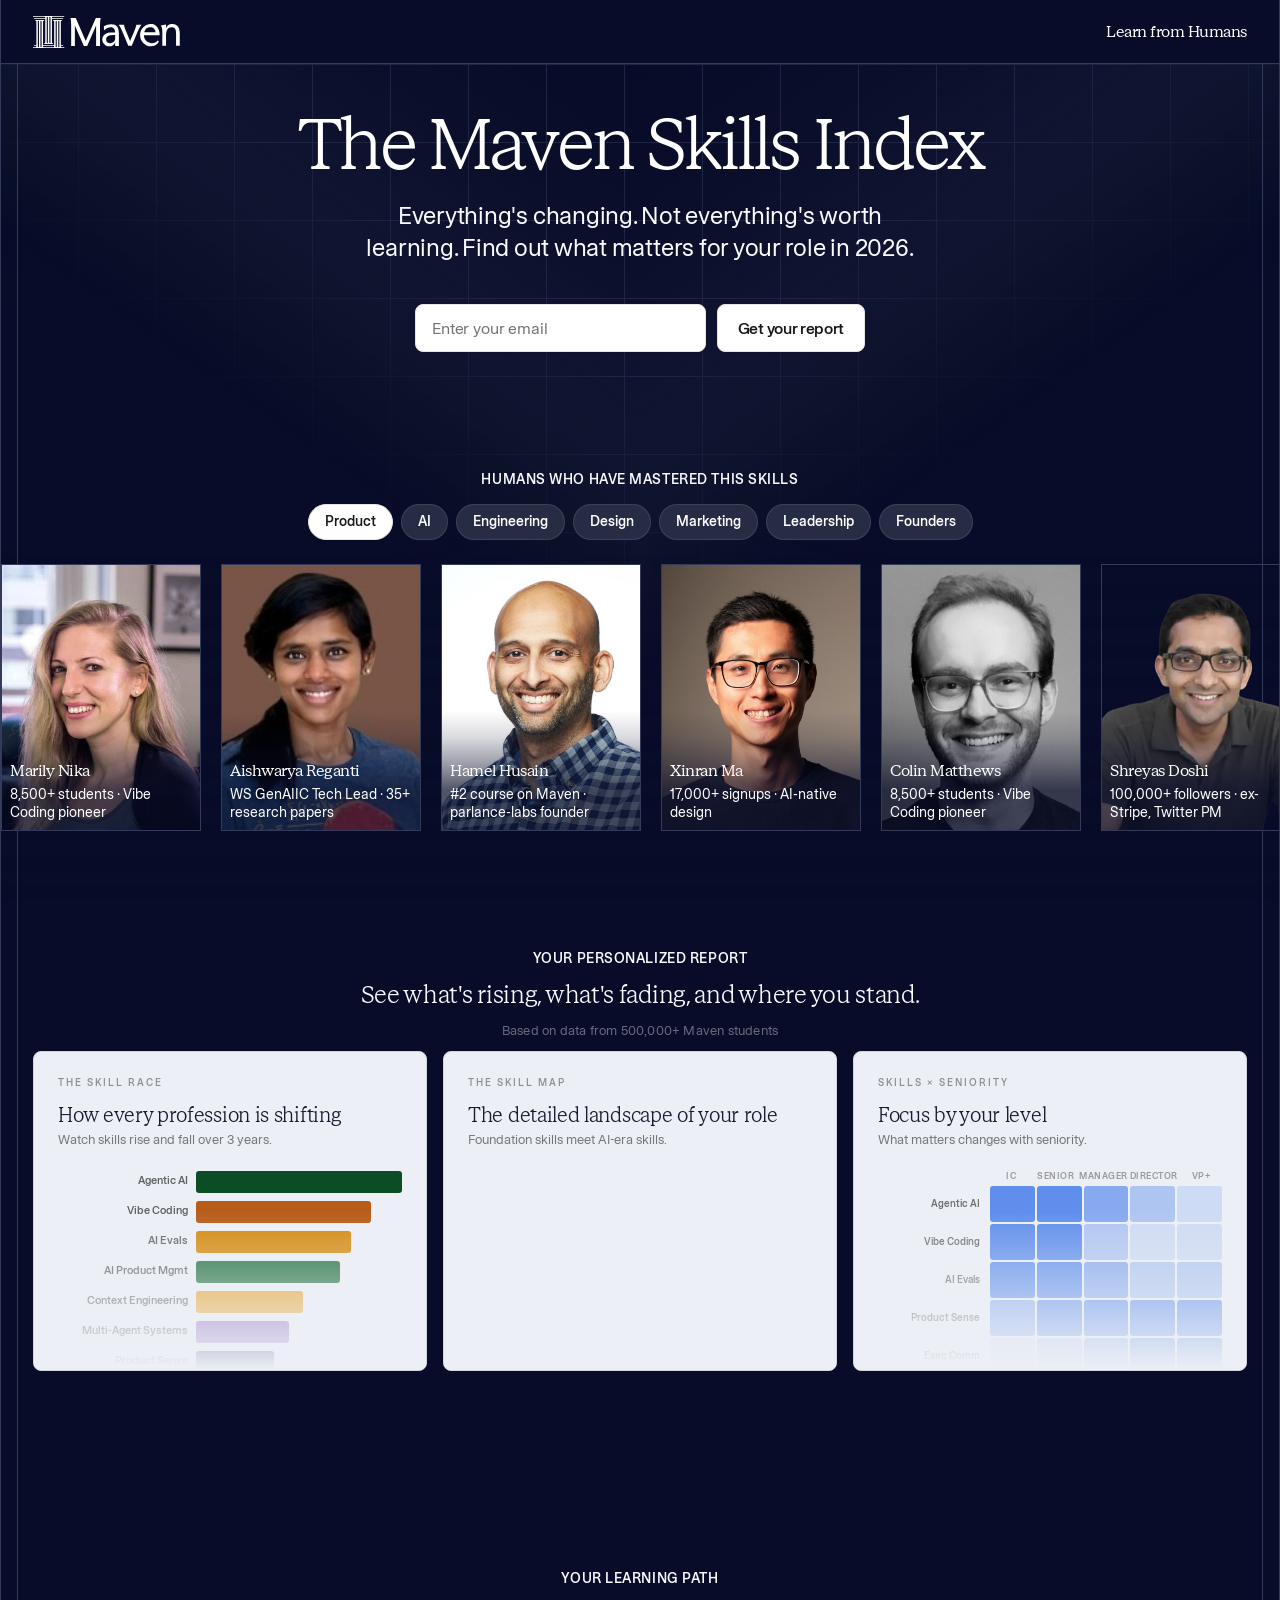
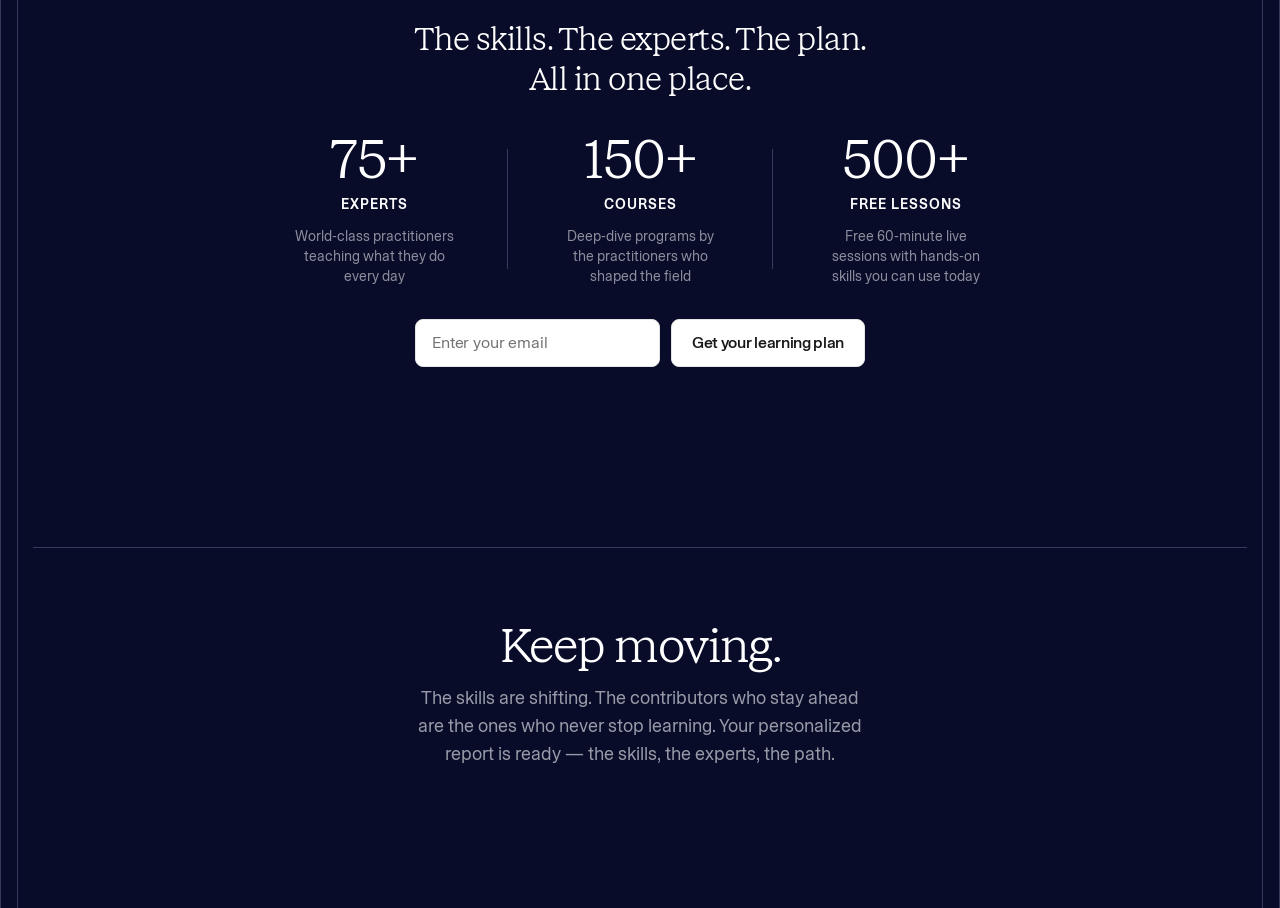
==== option-b-grid/index.html @ 83a1e94f "Add experts stat to learning path, rename course/lesson labels Made-with: Cursor" ====
<!DOCTYPE html>
<html lang="en">
<head>
  <meta charset="UTF-8">
  <meta name="viewport" content="width=device-width, initial-scale=1.0">
  <title>Maven — The Maven Skills Index</title>
  <link rel="preload" href="../fonts/STKBureauSerif-Light.woff2" as="font" type="font/woff2" crossorigin>
  <link rel="preload" href="../fonts/STKBureauSans-Book.woff2" as="font" type="font/woff2" crossorigin>
  <link rel="preload" href="../fonts/STKBureauSans-Medium.woff2" as="font" type="font/woff2" crossorigin>
  <link rel="stylesheet" href="../shared/styles.css">
  <style>
    body { overflow-x: hidden; position: relative; }

    /* === BACKGROUND (constrained to container) === */
    .grid-bg {
      position: absolute; top: 0; left: 0; right: 0; height: 900px;
      max-width: 1440px; margin: 0 auto;
      z-index: 0; pointer-events: none; overflow: hidden;
      -webkit-mask-image: linear-gradient(to bottom, black 60%, transparent 100%);
      mask-image: linear-gradient(to bottom, black 60%, transparent 100%);
    }
    .grid-bg .grid-pattern {
      background-image:
        linear-gradient(to right, #1E2542 1px, transparent 1px),
        linear-gradient(to bottom, #1E2542 1px, transparent 1px);
      background-size: 78px 78px;
      background-position: 0 64px;
      opacity: 1;
    }
    .grid-glow {
      position: absolute; top: 0; left: 0; right: 0; height: 100vh;
      background-image: url("data:image/svg+xml,%3Csvg viewBox='0 0 1408 939' xmlns='http://www.w3.org/2000/svg' preserveAspectRatio='none'%3E%3Cg transform='matrix(7.2013e-15 78.432 -117.61 -1.3309e-14 704 29.968)'%3E%3Crect height='113.74' width='119.34' fill='url(%23grad)' id='quad' shape-rendering='crispEdges'/%3E%3Cuse href='%23quad' transform='scale(1 -1)'/%3E%3Cuse href='%23quad' transform='scale(-1 1)'/%3E%3Cuse href='%23quad' transform='scale(-1 -1)'/%3E%3C/g%3E%3Cdefs%3E%3ClinearGradient id='grad' gradientUnits='userSpaceOnUse' x2='5' y2='5'%3E%3Cstop stop-color='%23333a5a' stop-opacity='0' offset='0'/%3E%3Cstop stop-color='%232d3350' stop-opacity='0.02' offset='0.15'/%3E%3Cstop stop-color='%23282d48' stop-opacity='0.06' offset='0.25'/%3E%3Cstop stop-color='%23232740' stop-opacity='0.15' offset='0.35'/%3E%3Cstop stop-color='%231e2341' stop-opacity='0.30' offset='0.45'/%3E%3Cstop stop-color='%23181d38' stop-opacity='0.50' offset='0.55'/%3E%3Cstop stop-color='%23121730' stop-opacity='0.70' offset='0.65'/%3E%3Cstop stop-color='%230c1129' stop-opacity='0.85' offset='0.75'/%3E%3Cstop stop-color='%23080c28' stop-opacity='0.95' offset='0.85'/%3E%3Cstop stop-color='%23080c28' stop-opacity='1' offset='0.95'/%3E%3C/linearGradient%3E%3C/defs%3E%3C/svg%3E");
      background-size: 100% 100%;
    }

    /* === FULL-WIDTH HORIZONTAL RULES (extend beyond container) === */
    .full-rule {
      position: relative;
    }
    .full-rule::after {
      content: ''; position: absolute;
      bottom: 0; left: 50%; transform: translateX(-50%);
      width: 100vw; height: 1px;
      background: var(--lapis-accent-300);
    }

    /* === PAGE FRAME (1440px max-width with border lines) === */
    .page {
      position: relative; z-index: 1;
      max-width: 1440px; margin: 0 auto;
      border-left: 1px solid var(--lapis-accent-300);
      border-right: 1px solid var(--lapis-accent-300);
      min-height: 100vh;
    }

    /* === NAV === */
    .nav {
      display: flex; align-items: center; justify-content: space-between;
      height: 64px; padding: 0 32px;
      background: #080C28;
    }
    .nav-logo {
      display: flex; align-items: center;
      text-decoration: none;
    }
    .nav-logo svg { height: 32px; width: auto; }
    .nav-tagline {
      font-family: var(--font-serif); font-weight: 400; font-size: 16px;
      line-height: 20px; color: #fff; letter-spacing: -0.48px;
      font-feature-settings: 'ss01' 1;
    }

    /* === INNER ACCENT LINES (16px from container edges, below nav) === */
    .inner-lines {
      position: absolute;
      top: 64px; left: 16px; right: 16px; bottom: 0;
      border-left: 1px solid var(--lapis-accent-300);
      border-right: 1px solid var(--lapis-accent-300);
      pointer-events: none; z-index: 0;
    }

    /* === CONTENT WRAPPER === */
    .page-content {
      position: relative; z-index: 1;
      display: flex; flex-direction: column;
      gap: 120px; padding: 40px 0;
    }

    /* === HERO === */
    .hero {
      display: flex; flex-direction: column; align-items: center;
      text-align: center; padding: 0 144px;
      gap: 40px;
    }
    .hero-text { display: flex; flex-direction: column; gap: 16px; }
    .hero-headline {
      font-family: var(--font-serif); font-weight: 300; font-size: 72px;
      line-height: 80px; letter-spacing: -2.88px;
      font-feature-settings: 'ss01' 1;
      color: #fff; text-wrap: balance;
    }
    .hero-subtitle {
      font-family: var(--font-sans); font-weight: 400; font-size: 24px;
      line-height: 32px; letter-spacing: -0.24px; color: var(--lapis-25);
      font-feature-settings: 'ss01' 1; text-wrap: balance;
    }

    /* === CTA (light style per Figma) === */
    .hero-cta {
      display: flex; gap: 11px; align-items: center;
      width: 450px;
    }
    .hero-cta__input {
      background: #fff; border: 1px solid #e5e5e5;
      border-radius: 8px; height: 48px; padding: 0 16px;
      font-family: var(--font-sans); font-size: 16px; font-weight: 400;
      color: #171717; flex: 1; outline: none;
      box-shadow: 0 1px 2px rgba(0,0,0,0.07);
      font-feature-settings: 'ss01' 1; letter-spacing: -0.16px;
    }
    .hero-cta__input::placeholder { color: #737373; }
    .hero-cta__input:focus { border-color: var(--lapis-400); }
    .hero-cta__btn {
      background: #fff; border: 1px solid #e5e5e5;
      border-radius: 8px; height: 48px; padding: 0 20px;
      font-family: var(--font-sans); font-size: 16px; font-weight: 500;
      color: #171717; cursor: pointer; white-space: nowrap;
      box-shadow: 0 1px 2px rgba(0,0,0,0.07);
      font-feature-settings: 'ss01' 1; letter-spacing: -0.32px;
      transition: background 150ms ease, transform 100ms ease;
      touch-action: manipulation;
    }
    .hero-cta__btn:active { transform: scale(0.97); }
    @media (hover: hover) and (pointer: fine) {
      .hero-cta__btn:hover { background: #f5f5f5; }
    }

    /* === MASTERS SECTION === */
    .masters-section {
      padding: 0 32px;
      display: flex; flex-direction: column; gap: 24px;
    }
    .masters-header {
      display: flex; flex-direction: column; gap: 16px;
    }
    .masters-label {
      font-family: var(--font-sans); font-weight: 500; font-size: 14px;
      line-height: 16px; letter-spacing: 0.56px; text-transform: uppercase;
      color: #f7fbff; text-align: center;
      font-feature-settings: 'ss01' 1;
    }

    /* === PILLS === */
    .pills-row {
      display: flex; gap: 8px; justify-content: center;
      flex-wrap: wrap; user-select: none;
    }
    .pill-lg {
      font-family: var(--font-sans); font-weight: 500; font-size: 14px;
      line-height: 18px; height: 36px;
      padding: 0 16px;
      display: flex; align-items: center; justify-content: center;
      cursor: pointer;
      transition: background 0.2s ease, border-color 0.2s ease, color 0.2s ease, box-shadow 0.2s ease;
      font-feature-settings: 'ss01' 1;
      touch-action: manipulation;
    }
    .pill-lg:active {
      transform: scale(0.97);
    }
    .pill-lg--active {
      background: #fff; border: 1px solid #e5e5e5;
      border-radius: 42px; color: #171717;
      box-shadow: 0 1px 2px rgba(0,0,0,0.07);
    }
    .pill-lg--inactive {
      background: #272c45;
      border: 1px solid rgba(255,255,255,0.1);
      border-radius: 58px; color: #fff;
    }
    @media (hover: hover) and (pointer: fine) {
      .pill-lg--inactive:hover {
        background: #323757;
        border-color: rgba(255,255,255,0.2);
      }
    }

    /* === CAROUSEL === */
    .carousel-viewport {
      width: calc(100% + 64px);
      margin-left: -32px;
      overflow: hidden;
      position: relative;
    }
    .carousel-track {
      display: flex;
      gap: 20px;
      will-change: transform;
    }
    .carousel-card {
      position: relative; flex-shrink: 0;
      width: 160px; aspect-ratio: 3 / 4;
      overflow: hidden;
      border: 1px solid var(--lapis-accent-300);
    }
    @media (min-width: 640px)  { .carousel-card { width: 192px; } }
    @media (min-width: 1024px) { .carousel-card { width: 200px; } }
    @media (min-width: 1440px) { .carousel-card { width: 208px; } }
    .carousel-card__image {
      position: absolute; inset: 0;
      background-size: cover;
      background-position: center top;
      z-index: 1;
    }
    .carousel-card__tiles {
      position: absolute; inset: 0;
      z-index: 3;
      pointer-events: none;
    }
    .carousel-card__gradient {
      position: absolute; inset: 0;
      background: linear-gradient(to bottom,
        transparent 55%,
        rgba(8,12,40,0.15) 65%,
        rgba(8,12,40,0.4) 75%,
        rgba(8,12,40,0.7) 85%
      );
      user-select: none;
      z-index: 2;
    }
    .carousel-card__info {
      position: absolute; bottom: 0; left: 0; right: 0;
      padding: 8px;
      display: flex; flex-direction: column; gap: 5px;
      color: #fff;
      z-index: 4;
    }
    .carousel-card__name {
      font-family: var(--font-serif); font-weight: 400;
      font-size: 16px; line-height: 20px; letter-spacing: -0.48px;
      font-feature-settings: 'ss01' 1;
    }
    .carousel-card__bio {
      font-family: var(--font-sans); font-weight: 400;
      font-size: 14px; line-height: 18px;
      font-feature-settings: 'ss01' 1;
    }

    @keyframes carousel-scroll {
      0%   { transform: translateX(0); }
      100% { transform: translateX(var(--scroll-distance)); }
    }

    /* === REPORT === */
    .report-section {
      padding: 0 32px; margin-top: 0;
      display: flex; flex-direction: column; gap: 12px;
    }
    .report-label {
      font-family: var(--font-sans); font-weight: 500; font-size: 14px;
      line-height: 16px; letter-spacing: 0.56px; text-transform: uppercase;
      color: #f7fbff; text-align: center;
      font-feature-settings: 'ss01' 1;
    }
    .bento-grid {
      display: grid; grid-template-columns: 1fr 1fr 1fr;
      gap: 16px;
    }
    .bento-card {
      background: #ECEFF5;
      border: 1px solid #D1D5DE;
      border-radius: 8px; padding: 24px;
      position: relative; overflow: hidden;
      height: 320px;
    }
    .bento-card::after {
      content: ''; position: absolute;
      left: 0; right: 0; bottom: 0; height: 50%;
      background: linear-gradient(to bottom, transparent 0%, #ECEFF5 100%);
      pointer-events: none; z-index: 2;
    }
    .bento-card__label {
      font-family: var(--font-sans); font-weight: 500; font-size: 10px;
      letter-spacing: 2px; text-transform: uppercase;
      color: rgba(0,0,0,0.4); margin-bottom: 12px;
    }
    .bento-card__title {
      font-family: var(--font-serif); font-weight: 300;
      font-size: 20px; line-height: 24px; color: #1a1a2e;
      letter-spacing: -0.3px;
      font-feature-settings: 'ss01' 1;
      margin-bottom: 4px;
    }
    .bento-card__subtitle {
      font-family: var(--font-sans); font-weight: 400;
      font-size: 13px; line-height: 18px;
      color: rgba(0,0,0,0.5);
      margin-bottom: 20px;
    }
    .report-headline {
      font-family: var(--font-serif); font-weight: 300;
      font-size: 24px; line-height: 32px; letter-spacing: -0.3px;
      color: var(--lapis-25); text-align: center;
      font-feature-settings: 'ss01' 1; text-wrap: balance;
    }
    .report-credibility {
      font-family: var(--font-sans); font-weight: 400;
      font-size: 13px; line-height: 16px;
      color: rgba(247, 251, 255, 0.4); text-align: center;
      letter-spacing: 0.2px;
    }

    /* === LEARNING PATH === */
    .path-section {
      padding: 80px 32px 60px;
      display: flex; flex-direction: column; align-items: center; gap: 32px;
    }
    .path-label {
      font-family: var(--font-sans); font-weight: 500; font-size: 14px;
      line-height: 16px; letter-spacing: 0.56px; text-transform: uppercase;
      color: #f7fbff; text-align: center;
      font-feature-settings: 'ss01' 1;
    }
    .path-headline {
      font-family: var(--font-serif); font-weight: 300;
      font-size: 32px; line-height: 40px; letter-spacing: -0.5px;
      color: #fff; text-align: center;
      font-feature-settings: 'ss01' 1; text-wrap: balance;
    }
    .path-stats {
      display: flex; align-items: flex-start; justify-content: center;
      gap: 48px; width: 100%; max-width: 700px;
    }
    .path-stat {
      flex: 1; display: flex; flex-direction: column; align-items: center;
      text-align: center; gap: 4px;
    }
    .path-stat__number {
      font-family: var(--font-serif); font-weight: 300;
      font-size: 56px; line-height: 1; letter-spacing: -1px;
      color: #fff;
      font-feature-settings: 'ss01' 1;
    }
    .path-stat__name {
      font-family: var(--font-sans); font-weight: 600;
      font-size: 14px; line-height: 20px; letter-spacing: 1px;
      text-transform: uppercase; color: #fff;
      margin-top: 4px;
    }
    .path-stat__desc {
      font-family: var(--font-sans); font-weight: 400;
      font-size: 14px; line-height: 20px;
      color: rgba(247, 251, 255, 0.55);
      max-width: 260px; margin-top: 8px;
    }
    .path-stat__divider {
      width: 1px; height: 120px; align-self: center;
      background: var(--lapis-accent-300);
    }

    /* === FOOTER STATEMENT === */
    .footer-statement {
      padding: 0 32px 100px;
      display: flex; flex-direction: column; align-items: center; gap: 12px;
    }
    .footer-statement__rule {
      border: none; border-top: 1px solid var(--lapis-accent-300);
      width: 100%; margin: 0 0 60px;
    }
    .footer-statement__headline {
      font-family: var(--font-serif); font-weight: 300;
      font-size: 48px; line-height: 1.1; letter-spacing: -1px;
      color: #fff; text-align: center;
      font-feature-settings: 'ss01' 1;
    }
    .footer-statement__subtitle {
      font-family: var(--font-sans); font-weight: 400;
      font-size: 18px; line-height: 28px;
      color: rgba(247, 251, 255, 0.6); text-align: center;
      max-width: 520px; text-wrap: balance;
    }

    /* === RACE CHART === */
    .race-bars { display: flex; flex-direction: column; gap: 4px; }
    .race-row { display: flex; align-items: center; gap: 8px; height: 26px; }
    .race-name {
      width: 130px; font-family: var(--font-sans); font-size: 11px;
      font-weight: 500; text-align: right; flex-shrink: 0;
      white-space: nowrap; overflow: hidden; text-overflow: ellipsis;
      color: rgba(0,0,0,0.6);
    }
    .race-bar-wrap { flex: 1; height: 22px; position: relative; }
    .race-bar {
      height: 22px; border-radius: 3px; min-width: 2px;
      transition: width 0.8s cubic-bezier(.25,.46,.45,.94);
    }

    /* === SUNBURST === */
    .sunburst-wrap {
      display: flex; flex-direction: column; align-items: center;
    }
    #sunburstCanvas { pointer-events: none; }

    /* === HEATMAP === */
    .heatmap-header {
      display: grid; grid-template-columns: 110px repeat(5, 1fr);
      gap: 2px; margin-bottom: 4px;
    }
    .heatmap-header span {
      font-family: var(--font-sans); font-size: 9px; font-weight: 600;
      text-transform: uppercase; letter-spacing: 0.5px;
      color: rgba(0,0,0,0.35); text-align: center;
    }
    .heatmap-header span:first-child { text-align: right; }
    .heatmap-row {
      display: grid; grid-template-columns: 110px repeat(5, 1fr);
      gap: 2px; margin-bottom: 2px;
    }
    .heatmap-label {
      font-family: var(--font-sans); font-size: 10px; font-weight: 500;
      color: rgba(0,0,0,0.55); text-align: right;
      padding-right: 8px; display: flex; align-items: center;
      justify-content: flex-end;
      white-space: nowrap; overflow: hidden; text-overflow: ellipsis;
    }
    .heatmap-cell {
      height: 36px; border-radius: 3px;
      transition: background-color 0.6s ease;
    }

    /* === DECORATIVE ELEMENTS === */
    .grid-bg, .inner-lines, .full-rule::after {
      user-select: none;
    }

    /* === FOCUS-VISIBLE === */
    .hero-cta__input:focus-visible {
      outline: 2px solid #fff;
      outline-offset: 2px;
    }
    .hero-cta__btn:focus-visible,
    .pill-lg:focus-visible {
      outline: 2px solid #fff;
      outline-offset: 2px;
    }

    /* === REDUCED MOTION === */
    @media (prefers-reduced-motion: reduce) {
      .pill-lg { transition: none; }
      .hero-cta__btn { transition: none; }
      .carousel-track { animation: none !important; transition: none; }
      .carousel-card__tiles div { transition: none !important; }
      .carousel-card__info { transition: none !important; }
      .race-bar { transition: none; }
      .heatmap-cell { transition: none; }
    }
  </style>
</head>
<body>
  <div class="grid-bg" aria-hidden="true">
    <div class="grid-pattern"></div>
    <div class="grid-glow"></div>
  </div>

  <div class="page">
    <div class="inner-lines" aria-hidden="true"></div>
    <nav class="nav full-rule">
      <a class="nav-logo" href="#"><svg width="147" height="32" viewBox="0 0 147 32" fill="none" xmlns="http://www.w3.org/2000/svg"><path d="M11.7139 0.854366C12.0261 0.854366 12.2789 1.10726 12.2789 1.41939V1.98669H1.13232V2.84105H12.2789V26.6061C12.2789 26.9182 12.0261 27.1711 11.7139 27.1711H11.1614V28.0255H20.0582V27.1711H19.5057C19.1936 27.1711 18.9407 26.9182 18.9407 26.6061V2.84105H30.101V1.98669H18.9407V1.41939C18.9407 1.10726 19.1936 0.854366 19.5057 0.854366H31.2345V0H0V0.854366H11.7139ZM16.9108 0.854366C17.2229 0.854366 17.4758 1.10726 17.4758 1.41939V26.6061C17.4758 26.9182 17.2229 27.1711 16.9108 27.1711H16.9085C16.5963 27.1711 16.3435 26.9182 16.3435 26.6061V1.41939C16.3435 1.10726 16.5963 0.854366 16.9085 0.854366H16.9108ZM14.3123 0.854366C14.6245 0.854366 14.8774 1.10726 14.8774 1.41939V26.6061C14.8774 26.9182 14.6245 27.1711 14.3123 27.1711H14.3101C13.9979 27.1711 13.745 26.9182 13.745 26.6061V1.41939C13.745 1.10726 13.9979 0.854366 14.3101 0.854366H14.3123Z" fill="white"/><path d="M28.9698 31.1457H28.4174C28.1052 31.1457 27.8523 30.8928 27.8523 30.5807V30.0134H30.1022V29.159H27.8523V5.394C27.8523 5.08187 28.1052 4.82898 28.4174 4.82898H28.9698V3.97461H20.073V4.82898H20.6255C20.9377 4.82898 21.1906 5.08187 21.1906 5.394V29.159H10.0451V5.394C10.0451 5.08187 10.298 4.82898 10.6101 4.82898H11.1626V3.97461H2.26578V4.82898H2.81827C3.1304 4.82898 3.38329 5.08187 3.38329 5.394V29.159H1.13232V30.0134H3.38215V30.5807C3.38215 30.8928 3.12926 31.1457 2.81713 31.1457H0V32.0001H31.2721V31.1457H28.9698ZM5.41326 31.1457C5.10114 31.1457 4.84824 30.8928 4.84824 30.5807V5.394C4.84824 5.08187 5.10114 4.82898 5.41326 4.82898H5.41554C5.72767 4.82898 5.98056 5.08187 5.98056 5.394V30.5807C5.98056 30.8928 5.72767 31.1457 5.41554 31.1457H5.41326ZM8.01168 31.1457C7.69955 31.1457 7.44666 30.8928 7.44666 30.5807V5.394C7.44666 5.08187 7.69955 4.82898 8.01168 4.82898H8.01395C8.32608 4.82898 8.57897 5.08187 8.57897 5.394V30.5807C8.57897 30.8928 8.32608 31.1457 8.01395 31.1457H8.01168ZM20.073 31.1457H10.6101C10.298 31.1457 10.0451 30.8928 10.0451 30.5807V30.0134H21.1906V30.5807C21.1906 30.8928 20.9377 31.1457 20.6255 31.1457H20.073ZM23.2205 31.1457C22.9084 31.1457 22.6555 30.8928 22.6555 30.5807V5.394C22.6555 5.08187 22.9084 4.82898 23.2205 4.82898H23.2228C23.5349 4.82898 23.7878 5.08187 23.7878 5.394V30.5807C23.7878 30.8928 23.5349 31.1457 23.2228 31.1457H23.2205ZM25.8189 31.1457C25.5068 31.1457 25.2539 30.8928 25.2539 30.5807V5.394C25.2539 5.08187 25.5068 4.82898 25.8189 4.82898H25.8212C26.1334 4.82898 26.3862 5.08187 26.3862 5.394V30.5807C26.3862 30.8928 26.1334 31.1457 25.8212 31.1457H25.8189Z" fill="white"/><path d="M103.372 8.64453C103.191 9.56383 102.919 10.5731 102.555 11.6724C102.218 12.7455 101.674 14.1888 100.921 16.0012L97.0704 25.0449L93.375 16.0012C92.6482 14.1865 92.1037 12.7443 91.7403 11.6724C91.3769 10.5743 91.1183 9.56497 90.9623 8.64453H85.7495C86.3977 9.59003 87.0071 10.6244 87.5779 11.7487C88.1748 12.8731 88.8754 14.3916 89.6785 16.3076L95.2797 29.7189H98.7803L104.382 16.3076C105.211 14.3916 105.911 12.8719 106.482 11.7487C107.053 10.6244 107.662 9.59003 108.31 8.64453H103.371H103.372Z" fill="white"/><path d="M125.631 13.5874C124.957 11.9026 123.959 10.5743 122.637 9.60378C121.314 8.60816 119.682 8.11035 117.735 8.11035C116.282 8.11035 114.909 8.39172 113.611 8.95333C112.34 9.51493 111.213 10.3066 110.227 11.3296C109.241 12.3252 108.463 13.5008 107.892 14.8553C107.348 16.2086 107.076 17.6656 107.076 19.2228C107.076 20.78 107.348 22.237 107.892 23.5903C108.463 24.9186 109.241 26.0817 110.227 27.0773C111.237 28.0729 112.378 28.8532 113.65 29.4148C114.947 29.9764 116.32 30.2578 117.772 30.2578C119.459 30.2578 120.846 29.989 121.935 29.4524C123.05 28.8908 123.918 28.2517 124.541 27.5364C125.191 26.7959 125.656 26.1443 125.942 25.5816L124.541 24.3934C123.97 25.2364 123.205 25.9142 122.247 26.4234C121.313 26.9349 120.12 27.1901 118.668 27.1901C117.215 27.1901 115.893 26.8324 114.7 26.117C113.532 25.4016 112.599 24.4447 111.899 23.2429C111.226 22.016 110.888 20.6752 110.888 19.2194H126.682C126.682 17.1245 126.332 15.2483 125.63 13.5874H125.631ZM111.199 16.3476C111.563 14.7642 112.263 13.5122 113.3 12.5929C114.337 11.6474 115.684 11.1747 117.345 11.1747C118.876 11.1747 120.069 11.6474 120.924 12.5929C121.78 13.5122 122.351 14.7653 122.637 16.3476H111.199Z" fill="white"/><path d="M78.2986 8.15072V8.14844C75.4462 8.14844 72.9697 8.88889 70.8691 10.3709L70.9853 14.3557H71.2575C72.0868 13.4102 73.0722 12.6572 74.2136 12.0956C75.3551 11.5078 76.5352 11.215 77.7541 11.215C79.1279 11.215 80.1657 11.6491 80.8663 12.5182C81.5669 13.3601 81.9941 14.7282 82.1501 16.6181C79.5301 16.2854 77.262 16.3492 75.3425 16.8106C73.4231 17.2697 71.933 18.0876 70.8691 19.2632C69.8324 20.4126 69.313 21.8809 69.313 23.6694C69.313 24.9214 69.6251 26.0446 70.2471 27.0413C70.8691 28.0369 71.712 28.8287 72.776 29.4176C73.84 29.9792 75.0327 30.2594 76.3552 30.2594C77.6778 30.2594 78.793 29.9655 79.7784 29.3789C80.7638 28.766 81.5019 27.8968 81.9952 26.7725H82.1513V29.9906H85.8854V18.1126C85.8592 14.6131 85.2498 12.0842 84.0571 10.5259C82.8644 8.94243 80.9449 8.15072 78.2998 8.15072H78.2986ZM82.1889 22.7456C82.1376 23.5635 81.8767 24.3176 81.4108 25.0068C80.9449 25.6721 80.3343 26.2063 79.5825 26.6153C78.8557 26.998 78.0401 27.1905 77.1321 27.1905C75.8609 27.1905 74.8755 26.8841 74.176 26.2712C73.4755 25.6584 73.1257 24.7892 73.1257 23.6649C73.1257 21.8775 73.9425 20.5869 75.5761 19.7952C77.2358 18.9784 79.4401 18.7221 82.1889 19.0285V22.7456Z" fill="white"/><path d="M146.46 14.5443V14.5466C146.28 13.3459 145.93 12.2603 145.411 11.2897C144.919 10.3192 144.178 9.55252 143.194 8.99092C142.234 8.40311 140.977 8.11035 139.421 8.11035C138.149 8.11035 137.139 8.26414 136.386 8.56943C135.635 8.87586 135.025 9.28482 134.558 9.79516C134.117 10.2816 133.703 10.8432 133.313 11.4811H133.041V8.37691L127.867 9.45V9.68011C128.229 10.2417 128.515 10.8295 128.722 11.4424C128.93 12.0552 129.086 12.8094 129.189 13.7025C129.293 14.5716 129.344 15.696 129.344 17.0744V21.2129C129.344 22.0183 129.332 22.8225 129.307 23.6279H129.308V29.7178H133.045V22.3498C133.042 21.9704 133.04 21.5911 133.04 21.2118V18.4151C133.117 17.2156 133.312 16.0662 133.623 14.9669C133.96 13.8688 134.531 12.962 135.335 12.2466C136.165 11.5312 137.344 11.1735 138.874 11.1735C139.86 11.1735 140.639 11.3911 141.208 11.8251C141.778 12.2592 142.194 12.8208 142.454 13.5111C142.713 14.2014 142.882 14.9669 142.959 15.8099C143.037 16.6267 143.077 17.4446 143.077 18.2625V21.2129C143.077 21.5695 143.073 21.9249 143.069 22.2814V29.719H146.772V18.2625C146.772 16.9855 146.667 15.7461 146.46 14.5454V14.5443Z" fill="white"/><path d="M52.7256 25.0531L42.7295 1.98633H37.478C37.8152 3.36584 38.0089 4.77156 38.0624 6.2012C38.1399 7.63084 38.1786 9.06162 38.1786 10.4935V30.0038H41.874V9.38286L50.8312 30.0038H54.1575L63.1147 9.38286V30.0038H67.0049V10.4935C67.0049 9.06276 67.0311 7.63312 67.0824 6.2012C67.1598 4.77042 67.3683 3.36584 67.7044 1.98633H62.8413L52.7268 25.0531H52.7256Z" fill="white"/></svg></a>
      <span class="nav-tagline">Learn from Humans</span>
    </nav>

    <div class="page-content">
      <section class="hero">
        <div class="hero-text">
          <h1 class="hero-headline">The Maven Skills Index</h1>
          <p class="hero-subtitle">Everything's changing. Not everything's worth learning. Find out what matters for your role in 2026.</p>
        </div>
        <form class="hero-cta" onsubmit="return false;">
          <input type="email" class="hero-cta__input" placeholder="Enter your email" autocomplete="email" spellcheck="false">
          <button type="submit" class="hero-cta__btn">Get your report</button>
        </form>
      </section>

      <section class="masters-section">
        <div class="masters-header">
          <p class="masters-label">Humans who have mastered this skills</p>
          <div class="pills-row" id="pillsRow"></div>
        </div>
        <div class="carousel-viewport">
          <div class="carousel-track" id="carouselTrack"></div>
        </div>
      </section>

      <section class="report-section">
      <p class="report-label">Your personalized report</p>
      <p class="report-headline">See what's rising, what's fading, and where you stand.</p>
      <p class="report-credibility">Based on data from 500,000+ Maven students</p>
      <div class="bento-grid">
        <div class="bento-card">
          <div class="bento-card__label">The Skill Race</div>
          <h3 class="bento-card__title">How every profession is shifting</h3>
          <p class="bento-card__subtitle">Watch skills rise and fall over 3 years.</p>
          <div class="race-bars" id="raceBars"></div>
        </div>
        <div class="bento-card">
          <div class="bento-card__label">The Skill Map</div>
          <h3 class="bento-card__title">The detailed landscape of your role</h3>
          <p class="bento-card__subtitle">Foundation skills meet AI-era skills.</p>
          <div class="sunburst-wrap">
            <canvas id="sunburstCanvas"></canvas>
          </div>
        </div>
        <div class="bento-card">
          <div class="bento-card__label">Skills &times; Seniority</div>
          <h3 class="bento-card__title">Focus by your level</h3>
          <p class="bento-card__subtitle">What matters changes with seniority.</p>
          <div id="heatmap"></div>
        </div>
      </div>
    </section>

      <section class="path-section">
        <p class="path-label">Your learning path</p>
        <p class="path-headline">The skills. The experts. The plan.<br>All in one place.</p>
        <div class="path-stats">
          <div class="path-stat">
            <span class="path-stat__number">75+</span>
            <span class="path-stat__name">Experts</span>
            <p class="path-stat__desc">World-class practitioners teaching what they do every day</p>
          </div>
          <div class="path-stat__divider" aria-hidden="true"></div>
          <div class="path-stat">
            <span class="path-stat__number">150+</span>
            <span class="path-stat__name">Courses</span>
            <p class="path-stat__desc">Deep-dive programs by the practitioners who shaped the field</p>
          </div>
          <div class="path-stat__divider" aria-hidden="true"></div>
          <div class="path-stat">
            <span class="path-stat__number">500+</span>
            <span class="path-stat__name">Free Lessons</span>
            <p class="path-stat__desc">Free 60-minute live sessions with hands-on skills you can use today</p>
          </div>
        </div>
        <form class="hero-cta" style="align-self: center;" onsubmit="return false;">
          <input type="email" class="hero-cta__input" placeholder="Enter your email" autocomplete="email" spellcheck="false">
          <button type="submit" class="hero-cta__btn">Get your learning plan</button>
        </form>
      </section>

      <section class="footer-statement">
        <hr class="footer-statement__rule" aria-hidden="true">
        <h2 class="footer-statement__headline">Keep moving.</h2>
        <p class="footer-statement__subtitle">The skills are shifting. The contributors who stay ahead are the ones who never stop learning. Your personalized report is ready&nbsp;&mdash; the skills, the experts, the path.</p>
      </section>
    </div>
  </div>

  <script>
    // =============================================
    // ROLES
    // =============================================
    const ROLES = [
      { key: 'product', label: 'Product', center: 'Product\nManagement' },
      { key: 'ai', label: 'AI', center: 'AI' },
      { key: 'engineering', label: 'Engineering', center: 'Software\nEngineering' },
      { key: 'design', label: 'Design', center: 'Design' },
      { key: 'marketing', label: 'Marketing', center: 'Marketing' },
      { key: 'leadership', label: 'Leadership', center: 'Leadership' },
      { key: 'founders', label: 'Founders', center: 'Founders' },
    ];

    // =============================================
    // PER-ROLE DATA
    // =============================================
    const ROLE_DATA = {

      ai: {
        experts: [
          { name: 'Jason Liu', skill: 'AI Engineering', bio: '15,000+ students · Instructor framework creator', img: 'jason-liu.png' },
          { name: 'Shaw Talebi', skill: 'LLMOps', bio: 'YouTube educator · LLM deployment expert', img: 'shaw-talebi.jpg' },
          { name: 'Aishwarya Reganti', skill: 'Agentic AI', bio: 'WS GenAIIC Tech Lead · 35+ research papers', img: 'aishwarya-reganti.jpg' },
          { name: 'Hamel Husain', skill: 'AI Evals', bio: '#2 course on Maven · parlance-labs founder', img: 'hamel-husain.jpg' },
          { name: 'Bryan Bischof', skill: 'ML Engineering', bio: 'Head of AI · ML systems architect', img: 'bryan-bischof.png' },
          { name: 'Elena Luneva', skill: 'AI Products', bio: 'AI product strategist · ex-Google PM', img: 'elena-luneva.png' },
          { name: 'Mahesh Yadav', skill: 'AI Strategy', bio: 'Enterprise AI advisor · 20+ years tech', img: 'mahesh-yadav.png' },
        ],
        race: [
          { skill: 'Agentic AI', value: 100, color: '#0D4D26' },
          { skill: 'AI-Assisted Coding', value: 92, color: '#B85C1A' },
          { skill: 'AI Evals', value: 85, color: '#D4880A' },
          { skill: 'LLMOps', value: 78, color: '#1C41AB' },
          { skill: 'Context Engineering', value: 72, color: '#E8A020' },
          { skill: 'Multi-Agent Systems', value: 65, color: '#8B5FC0' },
          { skill: 'AI Product Mgmt', value: 58, color: '#1B6B3A' },
          { skill: 'RAG & Search', value: 50, color: '#2465EB' },
          { skill: 'AI Strategy', value: 42, color: '#3E89FF' },
          { skill: 'Workflow Automation', value: 35, color: '#6B3FA0' },
        ],
        skillMap: [
          { id: 'sysdesign', label: 'System\nDesign', span: 45, color: '#101B57', aiChildren: [
            { id: 'agentic', label: 'Agentic AI', span: 25 },
            { id: 'multiagent', label: 'Multi-Agent\nSystems', span: 20 },
          ]},
          { id: 'dataanalysis', label: 'Data &\nAnalysis', span: 40, color: '#1C368D', aiChildren: [
            { id: 'evals', label: 'AI Evals', span: 20 },
            { id: 'rag', label: 'RAG &\nSearch', span: 20 },
          ]},
          { id: 'security', label: 'Security &\nGuardrails', span: 30, color: '#1C41AB', aiChildren: [] },
          { id: 'softarch', label: 'Software\nArchitecture', span: 45, color: '#2465EB', aiChildren: [
            { id: 'llmops', label: 'LLMOps', span: 25 },
            { id: 'context', label: 'Context\nEngineering', span: 20 },
          ]},
          { id: 'perfeng', label: 'Performance\nEngineering', span: 35, color: '#3E89FF', aiChildren: [
            { id: 'aicoding', label: 'AI-Assisted\nCoding', span: 35 },
          ]},
          { id: 'codequality', label: 'Code\nQuality', span: 30, color: '#71AEFF', aiChildren: [] },
        ],
        seniority: {
          skills: ['Agentic AI', 'AI-Assisted Coding', 'AI Evals', 'LLMOps', 'Context Eng.', 'System Design'],
          levels: ['IC', 'Senior', 'Manager', 'Director', 'VP+'],
          values: [
            [90, 95, 70, 50, 40],
            [95, 90, 60, 40, 30],
            [85, 90, 75, 60, 55],
            [70, 80, 85, 90, 80],
            [80, 85, 65, 50, 45],
            [60, 75, 85, 95, 90],
          ],
        },
      },

      product: {
        experts: [
          { name: 'Marily Nika', skill: 'AI Products', bio: '8,500+ students · Vibe Coding pioneer', img: 'marily-nika.jpg' },
          { name: 'Aishwarya Reganti', skill: 'Agentic AI', bio: 'WS GenAIIC Tech Lead · 35+ research papers', img: 'aishwarya-reganti.jpg' },
          { name: 'Hamel Husain', skill: 'AI Evals', bio: '#2 course on Maven · parlance-labs founder', img: 'hamel-husain.jpg' },
          { name: 'Xinran Ma', skill: 'AI-native Design', bio: '17,000+ signups · AI-native design', img: 'xinran-ma.png' },
          { name: 'Colin Matthews', skill: 'Vibe Coding', bio: '8,500+ students · Vibe Coding pioneer', img: 'colin-matthews.png' },
          { name: 'Shreyas Doshi', skill: 'Product Sense', bio: '100,000+ followers · ex-Stripe, Twitter PM', img: 'shreyas-doshi.png' },
          { name: 'Ethan Evans', skill: 'Executive Comm', bio: 'VP-level coach · ex-Amazon VP', img: 'ethan-evans.jpg' },
        ],
        race: [
          { skill: 'Agentic AI', value: 100, color: '#0D4D26' },
          { skill: 'Vibe Coding', value: 85, color: '#B85C1A' },
          { skill: 'AI Evals', value: 75, color: '#D4880A' },
          { skill: 'AI Product Mgmt', value: 70, color: '#1B6B3A' },
          { skill: 'Context Engineering', value: 52, color: '#E8A020' },
          { skill: 'Multi-Agent Systems', value: 45, color: '#8B5FC0' },
          { skill: 'Product Sense', value: 38, color: '#101B57' },
          { skill: 'Workflow Automation', value: 32, color: '#6B3FA0' },
          { skill: 'Exec Communication', value: 25, color: '#1C368D' },
          { skill: 'Research & Data', value: 18, color: '#2465EB' },
        ],
        skillMap: [
          { id: 'stakeholder', label: 'Stakeholder\nManagement', span: 42, color: '#101B57', aiChildren: [] },
          { id: 'execcomm', label: 'Executive\nCommunication', span: 42, color: '#1C368D', aiChildren: [] },
          { id: 'productsense', label: 'Product\nSense', span: 42, color: '#1A2F7A', aiChildren: [] },
          { id: 'productdev', label: 'Product\nDevelopment', span: 58, color: '#1C41AB', aiChildren: [
            { id: 'aipm', label: 'AI Product\nManagement', span: 27 },
            { id: 'agentic', label: 'Agentic AI', span: 31 },
          ]},
          { id: 'research', label: 'User Research\n& Discovery', span: 50, color: '#2465EB', aiChildren: [
            { id: 'airesearch', label: 'AI-Powered\nResearch', span: 50 },
          ]},
          { id: 'metrics', label: 'Data Analysis\n& Metrics', span: 50, color: '#3E89FF', aiChildren: [
            { id: 'evals', label: 'AI Evals', span: 28 },
            { id: 'aimetrics', label: 'AI Product\nMetrics', span: 22 },
          ]},
          { id: 'specs', label: 'Specs, PRDs\n& Docs', span: 40, color: '#71AEFF', aiChildren: [
            { id: 'vibe', label: 'Vibe Coding', span: 40 },
          ]},
          { id: 'gtm', label: 'Go-to-Market\n& Launch', span: 36, color: '#82D3FA', aiChildren: [
            { id: 'automation', label: 'Workflow\nAutomation', span: 36 },
          ]},
        ],
        seniority: {
          skills: ['Agentic AI', 'Vibe Coding', 'AI Evals', 'Product Sense', 'Exec Comm', 'Research & Data'],
          levels: ['IC', 'Senior', 'Manager', 'Director', 'VP+'],
          values: [
            [85, 90, 65, 45, 30],
            [90, 85, 55, 35, 20],
            [80, 85, 70, 55, 40],
            [70, 85, 90, 95, 90],
            [30, 50, 75, 90, 95],
            [75, 80, 65, 50, 35],
          ],
        },
      },

      engineering: {
        experts: [
          { name: 'Jason Liu', skill: 'AI Engineering', bio: '15,000+ students · Instructor framework creator', img: 'jason-liu.png' },
          { name: 'Bryan Bischof', skill: 'ML Systems', bio: 'Head of AI · ML systems architect', img: 'bryan-bischof.png' },
          { name: 'Shaw Talebi', skill: 'LLMOps', bio: 'YouTube educator · LLM deployment expert', img: 'shaw-talebi.jpg' },
          { name: 'Xinran Ma', skill: 'System Design', bio: '17,000+ signups · AI-native design', img: 'xinran-ma.png' },
          { name: 'Ronny Kohavi', skill: 'AI Evals', bio: 'ex-Airbnb, Microsoft · experimentation guru', img: 'ronny-kohavi.jpg' },
          { name: 'Elena Luneva', skill: 'AI Products', bio: 'AI product strategist · ex-Google PM', img: 'elena-luneva.png' },
          { name: 'Everett Berry', skill: 'Code Quality', bio: 'Staff engineer · code craftsmanship advocate', img: 'everett-berry.jpg' },
        ],
        race: [
          { skill: 'Agentic AI', value: 100, color: '#0D4D26' },
          { skill: 'AI-Assisted Coding', value: 90, color: '#B85C1A' },
          { skill: 'System Design', value: 82, color: '#101B57' },
          { skill: 'LLMOps', value: 75, color: '#1C41AB' },
          { skill: 'AI Evals', value: 68, color: '#D4880A' },
          { skill: 'Context Engineering', value: 60, color: '#E8A020' },
          { skill: 'RAG & Search', value: 52, color: '#2465EB' },
          { skill: 'Enterprise AI', value: 45, color: '#3E89FF' },
          { skill: 'Software Architecture', value: 38, color: '#1C368D' },
          { skill: 'Code Quality', value: 30, color: '#71AEFF' },
        ],
        skillMap: [
          { id: 'sysdesign', label: 'System\nDesign', span: 50, color: '#101B57', aiChildren: [
            { id: 'agentic', label: 'Agentic AI', span: 28 },
            { id: 'multiagent', label: 'Multi-Agent\nSystems', span: 22 },
          ]},
          { id: 'softarch', label: 'Software\nArchitecture', span: 40, color: '#1C368D', aiChildren: [
            { id: 'llmops', label: 'LLMOps', span: 40 },
          ]},
          { id: 'codequality', label: 'Code\nQuality', span: 35, color: '#1C41AB', aiChildren: [
            { id: 'aicoding', label: 'AI-Assisted\nCoding', span: 35 },
          ]},
          { id: 'perfeng', label: 'Performance\nEngineering', span: 35, color: '#2465EB', aiChildren: [
            { id: 'context', label: 'Context\nEngineering', span: 35 },
          ]},
          { id: 'dataanalysis', label: 'Data &\nAnalysis', span: 40, color: '#3E89FF', aiChildren: [
            { id: 'evals', label: 'AI Evals', span: 25 },
            { id: 'rag', label: 'RAG &\nSearch', span: 15 },
          ]},
          { id: 'engmgmt', label: 'Engineering\nManagement', span: 30, color: '#71AEFF', aiChildren: [] },
        ],
        seniority: {
          skills: ['Agentic AI', 'AI-Assisted Coding', 'System Design', 'LLMOps', 'AI Evals', 'Code Quality'],
          levels: ['IC', 'Senior', 'Manager', 'Director', 'VP+'],
          values: [
            [90, 95, 65, 45, 30],
            [95, 90, 55, 35, 20],
            [65, 80, 90, 95, 85],
            [75, 85, 75, 60, 50],
            [80, 85, 70, 55, 45],
            [90, 85, 70, 50, 35],
          ],
        },
      },

      design: {
        experts: [
          { name: 'Vitaly Friedman', skill: 'AI Design', bio: 'Smashing Magazine founder · UX thought leader', img: 'vitaly-friedman.jpg' },
          { name: 'Hilary Gridley', skill: 'Design Systems', bio: 'Figma design lead · systems specialist', img: 'hilary-gridley.png' },
          { name: 'Elena Luneva', skill: 'UX Strategy', bio: 'AI product strategist · ex-Google PM', img: 'elena-luneva.png' },
          { name: 'Xinran Ma', skill: 'AI UX Patterns', bio: '17,000+ signups · AI-native design', img: 'xinran-ma.png' },
          { name: 'Ben Erez', skill: 'Product Thinking', bio: 'Product-design hybrid · startup advisor', img: 'ben-erez.jpg' },
          { name: 'Caitlin Sullivan', skill: 'AI Research', bio: 'UX researcher · AI research methods', img: 'caitlin-sullivan.jpg' },
          { name: 'Aman Khan', skill: 'Vibe Coding', bio: 'Growth PM · AI-native product builder', img: 'aman-khan.jpg' },
        ],
        race: [
          { skill: 'AI Design', value: 100, color: '#0D4D26' },
          { skill: 'Vibe Coding', value: 88, color: '#B85C1A' },
          { skill: 'Figma & Design Systems', value: 78, color: '#101B57' },
          { skill: 'AI Design Research', value: 70, color: '#D4880A' },
          { skill: 'UX Strategy', value: 62, color: '#1C368D' },
          { skill: 'Claude Code for Design', value: 55, color: '#E8A020' },
          { skill: 'Product Thinking', value: 48, color: '#1C41AB' },
          { skill: 'Design Leadership', value: 40, color: '#2465EB' },
          { skill: 'AI UX Patterns', value: 35, color: '#3E89FF' },
          { skill: 'Workflow Automation', value: 28, color: '#6B3FA0' },
        ],
        skillMap: [
          { id: 'figma', label: 'Figma &\nDesign Systems', span: 50, color: '#101B57', aiChildren: [
            { id: 'aidesign', label: 'AI Design', span: 30 },
            { id: 'aiux', label: 'AI UX\nPatterns', span: 20 },
          ]},
          { id: 'uxstrategy', label: 'UX\nStrategy', span: 40, color: '#1C368D', aiChildren: [
            { id: 'airesearch', label: 'AI Design\nResearch', span: 40 },
          ]},
          { id: 'productthinking', label: 'Product\nThinking', span: 35, color: '#1C41AB', aiChildren: [
            { id: 'vibe', label: 'Vibe Coding', span: 35 },
          ]},
          { id: 'leadership', label: 'Design\nLeadership', span: 35, color: '#2465EB', aiChildren: [
            { id: 'claude', label: 'Claude Code\nfor Designers', span: 35 },
          ]},
          { id: 'workflow', label: 'Workflow\n& Process', span: 30, color: '#3E89FF', aiChildren: [
            { id: 'automation', label: 'Workflow\nAutomation', span: 30 },
          ]},
          { id: 'ethics', label: 'Ethical\nDesign', span: 25, color: '#71AEFF', aiChildren: [] },
        ],
        seniority: {
          skills: ['AI Design', 'Vibe Coding', 'Figma & Systems', 'AI Research', 'UX Strategy', 'Design Leadership'],
          levels: ['IC', 'Senior', 'Manager', 'Director', 'VP+'],
          values: [
            [90, 90, 65, 45, 35],
            [85, 80, 50, 30, 20],
            [85, 90, 80, 65, 50],
            [70, 80, 75, 60, 50],
            [50, 65, 80, 90, 90],
            [25, 40, 75, 90, 95],
          ],
        },
      },

      marketing: {
        experts: [
          { name: 'Caitlin Sullivan', skill: 'Customer Research', bio: 'UX researcher · customer insight specialist', img: 'caitlin-sullivan.jpg' },
          { name: 'Jess Goldberg', skill: 'Brand Strategy', bio: 'Brand strategist · storytelling expert', img: 'jess-goldberg.jpg' },
          { name: 'Annie Duke', skill: 'Decision Making', bio: 'Bestselling author · decision science expert', img: 'annie-duke.jpg' },
          { name: 'Aman Khan', skill: 'GTM Engineering', bio: 'Growth PM · AI-native product builder', img: 'aman-khan.jpg' },
          { name: 'Dave Kline', skill: 'Growth Strategy', bio: '20+ years growth · scaling startups', img: 'dave-kline.jpg' },
          { name: 'Hilary Gridley', skill: 'Content Strategy', bio: 'Figma design lead · systems specialist', img: 'hilary-gridley.png' },
          { name: 'Everett Berry', skill: 'AI Marketing', bio: 'Staff engineer · AI marketing innovator', img: 'everett-berry.jpg' },
        ],
        race: [
          { skill: 'AI Marketing Strategy', value: 100, color: '#0D4D26' },
          { skill: 'Workflow Automation', value: 88, color: '#6B3FA0' },
          { skill: 'AI Content Creation', value: 80, color: '#D4880A' },
          { skill: 'GTM Engineering', value: 72, color: '#1C41AB' },
          { skill: 'Growth & Demand Gen', value: 65, color: '#101B57' },
          { skill: 'Customer Research', value: 58, color: '#2465EB' },
          { skill: 'Personal Branding', value: 50, color: '#B85C1A' },
          { skill: 'Data & Analytics', value: 42, color: '#3E89FF' },
          { skill: 'Brand Strategy', value: 35, color: '#1C368D' },
          { skill: 'Vibe Coding', value: 28, color: '#E8A020' },
        ],
        skillMap: [
          { id: 'content', label: 'Content\nMarketing', span: 45, color: '#101B57', aiChildren: [
            { id: 'aicontent', label: 'AI Content\nCreation', span: 25 },
            { id: 'aimarketing', label: 'AI Marketing\nStrategy', span: 20 },
          ]},
          { id: 'growth', label: 'Growth &\nDemand Gen', span: 40, color: '#1C368D', aiChildren: [
            { id: 'gtm', label: 'GTM\nEngineering', span: 40 },
          ]},
          { id: 'brand', label: 'Brand\nStrategy', span: 35, color: '#1C41AB', aiChildren: [
            { id: 'personal', label: 'Personal\nBranding', span: 35 },
          ]},
          { id: 'analytics', label: 'Data &\nAnalytics', span: 35, color: '#2465EB', aiChildren: [
            { id: 'customerresearch', label: 'Customer\nResearch', span: 35 },
          ]},
          { id: 'mktleadership', label: 'Marketing\nLeadership', span: 30, color: '#3E89FF', aiChildren: [
            { id: 'automation', label: 'Workflow\nAutomation', span: 30 },
          ]},
          { id: 'linkedin', label: 'LinkedIn &\nSocial', span: 25, color: '#71AEFF', aiChildren: [] },
        ],
        seniority: {
          skills: ['AI Marketing', 'Workflow Autom.', 'AI Content', 'GTM Engineering', 'Growth & Demand', 'Brand Strategy'],
          levels: ['IC', 'Senior', 'Manager', 'Director', 'VP+'],
          values: [
            [85, 90, 70, 55, 40],
            [80, 85, 75, 60, 45],
            [90, 85, 65, 45, 30],
            [70, 80, 80, 70, 55],
            [80, 85, 80, 65, 50],
            [40, 55, 70, 85, 90],
          ],
        },
      },

      leadership: {
        experts: [
          { name: 'Ethan Evans', skill: 'Executive Comm', bio: 'VP-level coach · ex-Amazon VP', img: 'ethan-evans.jpg' },
          { name: 'Annie Duke', skill: 'Decision Making', bio: 'Bestselling author · decision science expert', img: 'annie-duke.jpg' },
          { name: 'Dave Kline', skill: 'Leading Teams', bio: '20+ years growth · scaling startups', img: 'dave-kline.jpg' },
          { name: 'Wes Kao', skill: 'AI Strategy', bio: 'Maven co-founder · executive educator', img: 'wes-kao.jpg' },
          { name: 'Jess Goldberg', skill: 'Career Growth', bio: 'Brand strategist · career coach', img: 'jess-goldberg.jpg' },
          { name: 'Mahesh Yadav', skill: 'AI Technical', bio: 'Enterprise AI advisor · 20+ years tech', img: 'mahesh-yadav.png' },
          { name: 'Ronny Kohavi', skill: 'Data-Driven', bio: 'ex-Airbnb, Microsoft · experimentation guru', img: 'ronny-kohavi.jpg' },
        ],
        race: [
          { skill: 'AI Strategy', value: 100, color: '#0D4D26' },
          { skill: 'Agentic AI', value: 92, color: '#1B6B3A' },
          { skill: 'Workflow Automation', value: 85, color: '#6B3FA0' },
          { skill: 'Executive Communication', value: 78, color: '#1C368D' },
          { skill: 'Leading Teams', value: 70, color: '#101B57' },
          { skill: 'AI Technical Fluency', value: 62, color: '#D4880A' },
          { skill: 'Decision Making', value: 55, color: '#1C41AB' },
          { skill: 'Career Growth', value: 48, color: '#2465EB' },
          { skill: 'Data-Driven Leadership', value: 40, color: '#3E89FF' },
          { skill: 'Product Strategy', value: 32, color: '#B85C1A' },
        ],
        skillMap: [
          { id: 'decision', label: 'Decision Making\n& Strategy', span: 50, color: '#101B57', aiChildren: [
            { id: 'aistrategy', label: 'AI\nStrategy', span: 30 },
            { id: 'agentic', label: 'Agentic AI', span: 20 },
          ]},
          { id: 'execcomm', label: 'Executive\nCommunication', span: 45, color: '#1C368D', aiChildren: [] },
          { id: 'teams', label: 'Leading\nTeams', span: 40, color: '#1C41AB', aiChildren: [
            { id: 'perfmgmt', label: 'Performance\nMgmt', span: 40 },
          ]},
          { id: 'careergrowth', label: 'Career\nGrowth', span: 35, color: '#2465EB', aiChildren: [
            { id: 'ailiteracy', label: 'AI\nLiteracy', span: 35 },
          ]},
          { id: 'productstrat', label: 'Product\nStrategy', span: 30, color: '#3E89FF', aiChildren: [
            { id: 'aitechfluency', label: 'AI Technical\nFluency', span: 30 },
          ]},
          { id: 'dataleadership', label: 'Data-Driven\nLeadership', span: 25, color: '#71AEFF', aiChildren: [
            { id: 'automation', label: 'Workflow\nAutomation', span: 25 },
          ]},
        ],
        seniority: {
          skills: ['AI Strategy', 'Agentic AI', 'Exec Comm', 'Leading Teams', 'AI Technical', 'Decision Making'],
          levels: ['IC', 'Senior', 'Manager', 'Director', 'VP+'],
          values: [
            [40, 55, 70, 90, 95],
            [60, 70, 65, 55, 45],
            [35, 50, 75, 90, 95],
            [45, 55, 80, 90, 90],
            [50, 60, 65, 80, 85],
            [55, 65, 80, 90, 95],
          ],
        },
      },

      founders: {
        experts: [
          { name: 'Ben Erez', skill: 'Product-Market Fit', bio: 'Product-design hybrid · startup advisor', img: 'ben-erez.jpg' },
          { name: 'Colin Matthews', skill: 'Vibe Coding', bio: '8,500+ students · Vibe Coding pioneer', img: 'colin-matthews.png' },
          { name: 'Aman Khan', skill: 'AI-Native Products', bio: 'Growth PM · AI-native product builder', img: 'aman-khan.jpg' },
          { name: 'Caitlin Sullivan', skill: 'Customer Research', bio: 'UX researcher · customer insight specialist', img: 'caitlin-sullivan.jpg' },
          { name: 'Xinran Ma', skill: 'Scaling Teams', bio: '17,000+ signups · AI-native design', img: 'xinran-ma.png' },
          { name: 'Shaw Talebi', skill: 'AI Strategy', bio: 'YouTube educator · LLM deployment expert', img: 'shaw-talebi.jpg' },
          { name: 'Annie Duke', skill: 'Decision Making', bio: 'Bestselling author · decision science expert', img: 'annie-duke.jpg' },
        ],
        race: [
          { skill: 'AI-Native Products', value: 100, color: '#0D4D26' },
          { skill: 'Vibe Coding', value: 90, color: '#B85C1A' },
          { skill: 'Workflow Automation', value: 82, color: '#6B3FA0' },
          { skill: 'Product Strategy', value: 75, color: '#101B57' },
          { skill: 'Scaling Teams', value: 68, color: '#1C368D' },
          { skill: 'GTM & Growth', value: 60, color: '#1C41AB' },
          { skill: 'Fundraising', value: 52, color: '#2465EB' },
          { skill: 'Product-Market Fit', value: 45, color: '#3E89FF' },
          { skill: 'Customer Research', value: 38, color: '#D4880A' },
          { skill: 'Exec Communication', value: 30, color: '#1C368D' },
        ],
        skillMap: [
          { id: 'productstrat', label: 'Product\nStrategy', span: 45, color: '#101B57', aiChildren: [
            { id: 'ainative', label: 'AI-Native\nProducts', span: 25 },
            { id: 'pmfit', label: 'Product-\nMarket Fit', span: 20 },
          ]},
          { id: 'teams', label: 'Scaling\nTeams', span: 40, color: '#1C368D', aiChildren: [
            { id: 'vibe', label: 'Vibe\nCoding', span: 40 },
          ]},
          { id: 'gtm', label: 'GTM &\nGrowth', span: 35, color: '#1C41AB', aiChildren: [
            { id: 'automation', label: 'Workflow\nAutomation', span: 35 },
          ]},
          { id: 'fundraising', label: 'Fundraising', span: 30, color: '#2465EB', aiChildren: [
            { id: 'discovery', label: 'Product\nDiscovery', span: 30 },
          ]},
          { id: 'decision', label: 'Decision\nMaking', span: 35, color: '#3E89FF', aiChildren: [
            { id: 'customerresearch', label: 'Customer\nResearch', span: 35 },
          ]},
          { id: 'execcomm', label: 'Executive\nComm', span: 30, color: '#71AEFF', aiChildren: [] },
          { id: 'bizmodels', label: 'Business\nModels', span: 25, color: '#82D3FA', aiChildren: [] },
        ],
        seniority: {
          skills: ['AI-Native Products', 'Vibe Coding', 'Product Strategy', 'Scaling Teams', 'GTM & Growth', 'Fundraising'],
          levels: ['IC', 'Senior', 'Manager', 'Director', 'VP+'],
          values: [
            [90, 85, 70, 60, 55],
            [95, 85, 60, 40, 30],
            [60, 70, 80, 90, 95],
            [40, 50, 70, 85, 90],
            [70, 75, 80, 85, 80],
            [30, 40, 55, 75, 90],
          ],
        },
      },
    };

    // =============================================
    // STATE
    // =============================================
    let activeIndex = 0;
    const REPORT_INDEX = 0;
    let rotationTimer = null;
    let pauseTimer = null;
    const ROTATION_MS = 6000;
    const PAUSE_MS = 10000;

    let sbCanvas, sbCtx, sbW, sbH, sbCx, sbCy;
    let sbAnim = { r1: 1, r2: 1 };

    // =============================================
    // PILLS
    // =============================================
    function renderPills() {
      const el = document.getElementById('pillsRow');
      el.innerHTML = ROLES.map((r, i) =>
        `<span class="pill-lg ${i === activeIndex ? 'pill-lg--active' : 'pill-lg--inactive'}" data-idx="${i}">${r.label}</span>`
      ).join('');
      el.addEventListener('click', e => {
        const pill = e.target.closest('.pill-lg');
        if (!pill) return;
        setActiveRole(parseInt(pill.dataset.idx));
        pauseRotation();
      });
    }

    function updatePills() {
      document.querySelectorAll('.pill-lg').forEach((p, i) => {
        p.className = `pill-lg ${i === activeIndex ? 'pill-lg--active' : 'pill-lg--inactive'}`;
      });
    }

    // =============================================
    // CAROUSEL
    // =============================================
    const CARD_W = 200;
    const CARD_H = 267;
    const CARD_GAP = 20;
    const SCROLL_SPEED = 40;
    let carouselCards = [];
    const imageDimCache = new Map();

    function buildCarousel() {
      const track = document.getElementById('carouselTrack');
      const experts = ROLE_DATA[ROLES[activeIndex].key].experts;
      track.innerHTML = '';
      carouselCards = [];

      for (let set = 0; set < 2; set++) {
        experts.forEach((e, i) => {
          const card = document.createElement('div');
          card.className = 'carousel-card';
          card.dataset.index = i;
          card.dataset.set = set;
          card.innerHTML =
            `<div class="carousel-card__image" style="background-image: url('../images/${e.img}')"></div>` +
            `<div class="carousel-card__tiles"></div>` +
            `<div class="carousel-card__gradient" aria-hidden="true"></div>` +
            `<div class="carousel-card__info">` +
              `<span class="carousel-card__name">${e.name}</span>` +
              `<span class="carousel-card__bio">${e.bio || e.skill}</span>` +
            `</div>`;
          track.appendChild(card);
          carouselCards.push(card);

          if (!imageDimCache.has(e.img)) {
            const img = new Image();
            img.onload = () => imageDimCache.set(e.img, { w: img.naturalWidth, h: img.naturalHeight });
            img.src = `../images/${e.img}`;
          }
        });
      }

      startScrollAnimation(track, experts.length);
    }

    function startScrollAnimation(track, cardCount) {
      const cardWidth = carouselCards[0] ? carouselCards[0].getBoundingClientRect().width : CARD_W;
      const singleSetWidth = cardCount * (cardWidth + CARD_GAP);
      const duration = singleSetWidth / SCROLL_SPEED;
      track.style.setProperty('--scroll-distance', `-${singleSetWidth}px`);
      if (!prefersReducedMotion) {
        track.style.animation = 'none';
        track.offsetHeight;
        track.style.animation = `carousel-scroll ${duration}s linear infinite`;
      }
    }

    // =============================================
    // TILE DISSOLVE
    // =============================================
    const TILE_COLS = 8;
    const TILE_ROWS = 10;
    const TILE_FADE_DURATION = 350;
    const TILE_STAGGER_TOTAL = 800;
    let isTransitioning = false;

    function getRandomDelays(count) {
      const delays = Array.from({ length: count }, (_, i) => i);
      for (let i = delays.length - 1; i > 0; i--) {
        const j = Math.floor(Math.random() * (i + 1));
        [delays[i], delays[j]] = [delays[j], delays[i]];
      }
      return delays;
    }

    function getImageDims(filename) {
      const cached = imageDimCache.get(filename);
      if (cached) return Promise.resolve(cached);

      const probe = new Image();
      probe.src = `../images/${filename}`;
      if (probe.naturalWidth && probe.naturalHeight) {
        const dims = { w: probe.naturalWidth, h: probe.naturalHeight };
        imageDimCache.set(filename, dims);
        return Promise.resolve(dims);
      }

      return new Promise(resolve => {
        probe.onload = () => {
          const dims = { w: probe.naturalWidth, h: probe.naturalHeight };
          imageDimCache.set(filename, dims);
          resolve(dims);
        };
        probe.onerror = () => resolve(null);
      });
    }

    async function createTileOverlay(card, oldImageUrl, imgFilename) {
      const tilesContainer = card.querySelector('.carousel-card__tiles');
      tilesContainer.innerHTML = '';

      const cardW = card.clientWidth;
      const cardH = card.clientHeight;
      const tileW = cardW / TILE_COLS;
      const tileH = cardH / TILE_ROWS;
      const totalTiles = TILE_COLS * TILE_ROWS;
      const delays = getRandomDelays(totalTiles);

      const key = imgFilename || oldImageUrl.split('/').pop();
      const dims = await getImageDims(key);
      const natW = dims ? dims.w : cardW;
      const natH = dims ? dims.h : cardH;
      const scale = Math.max(cardW / natW, cardH / natH);
      const bgW = natW * scale;
      const bgH = natH * scale;
      const offsetX = (cardW - bgW) / 2;
      const offsetY = 0;

      for (let row = 0; row < TILE_ROWS; row++) {
        for (let col = 0; col < TILE_COLS; col++) {
          const tile = document.createElement('div');
          const flatIndex = row * TILE_COLS + col;
          const delay = (delays[flatIndex] / totalTiles) * TILE_STAGGER_TOTAL;

          Object.assign(tile.style, {
            position: 'absolute',
            left: `${col * tileW}px`,
            top: `${row * tileH}px`,
            width: `${tileW + 1}px`,
            height: `${tileH + 1}px`,
            backgroundImage: `url('${oldImageUrl}')`,
            backgroundSize: `${bgW}px ${bgH}px`,
            backgroundPosition: `${offsetX - col * tileW}px ${offsetY - row * tileH}px`,
            opacity: '1',
            transition: `opacity ${TILE_FADE_DURATION}ms ease`,
            transitionDelay: `${delay}ms`,
          });

          tilesContainer.appendChild(tile);
        }
      }
      return tilesContainer;
    }

    async function dissolveCard(card, newExpert, oldImgFilename) {
      const imgEl = card.querySelector('.carousel-card__image');
      const nameEl = card.querySelector('.carousel-card__name');
      const bioEl = card.querySelector('.carousel-card__bio');
      const infoEl = card.querySelector('.carousel-card__info');

      const currentBg = imgEl.style.backgroundImage;
      const currentImageUrl = currentBg.slice(5, -2);

      const tilesContainer = await createTileOverlay(card, currentImageUrl, oldImgFilename);

      imgEl.style.backgroundImage = `url('../images/${newExpert.img}')`;

      infoEl.style.transition = `opacity ${TILE_FADE_DURATION}ms ease`;
      infoEl.style.opacity = '0';

      setTimeout(() => {
        nameEl.textContent = newExpert.name;
        bioEl.textContent = newExpert.bio || newExpert.skill;
        infoEl.style.opacity = '1';
      }, TILE_FADE_DURATION);

      return new Promise(resolve => {
        requestAnimationFrame(() => {
          requestAnimationFrame(() => {
            tilesContainer.querySelectorAll('div').forEach(tile => {
              tile.style.opacity = '0';
            });

            setTimeout(() => {
              tilesContainer.innerHTML = '';
              resolve();
            }, TILE_STAGGER_TOTAL + TILE_FADE_DURATION + 50);
          });
        });
      });
    }

    // =============================================
    // RACE CHART
    // =============================================
    function renderRaceChart() {
      const data = ROLE_DATA[ROLES[REPORT_INDEX].key].race;
      const el = document.getElementById('raceBars');
      el.innerHTML = data.map(d =>
        `<div class="race-row">
          <span class="race-name">${d.skill}</span>
          <div class="race-bar-wrap">
            <div class="race-bar" data-w="${d.value}" style="width:0;background:${d.color}"></div>
          </div>
        </div>`
      ).join('');
      requestAnimationFrame(() => {
        requestAnimationFrame(() => {
          el.querySelectorAll('.race-bar').forEach(b => { b.style.width = b.dataset.w + '%'; });
        });
      });
    }

    // =============================================
    // SUNBURST
    // =============================================
    function initSunburst() {
      sbCanvas = document.getElementById('sunburstCanvas');
      sbCtx = sbCanvas.getContext('2d');
      resizeSunburst();
      window.addEventListener('resize', () => { resizeSunburst(); });
      drawSunburst();
    }

    function resizeSunburst() {
      const wrap = sbCanvas.parentElement;
      const s = Math.min(wrap.offsetWidth - 8, 360);
      const dpr = window.devicePixelRatio || 1;
      sbCanvas.width = s * dpr; sbCanvas.height = s * dpr;
      sbCanvas.style.width = s + 'px'; sbCanvas.style.height = s + 'px';
      sbCtx.setTransform(dpr, 0, 0, dpr, 0, 0);
      sbW = s; sbH = s; sbCx = s / 2; sbCy = s / 2;
    }

    function drawSunburst() {
      if (!sbW) return;
      const data = ROLE_DATA[ROLES[REPORT_INDEX].key].skillMap;
      const ctx = sbCtx;
      ctx.clearRect(0, 0, sbW, sbH);

      const cx = sbCx, cy = sbCy;
      const r0 = sbW * 0.14;
      const r1i = r0 + 3;
      const r1o = sbW * 0.32;
      const r2i = r1o + 3;
      const r2o = sbW * 0.46;
      const gap = 0.012;

      // Center
      ctx.beginPath(); ctx.arc(cx, cy, r0, 0, Math.PI * 2);
      ctx.fillStyle = '#ECEFF5'; ctx.fill();
      ctx.strokeStyle = 'rgba(0,0,0,0.08)'; ctx.lineWidth = 1; ctx.stroke();
      ctx.fillStyle = '#1a1a2e';
      const fs = sbW * 0.035;
      ctx.font = '600 ' + fs + 'px "STK Bureau Sans", sans-serif';
      ctx.textAlign = 'center'; ctx.textBaseline = 'middle';
      const cLines = ROLES[REPORT_INDEX].center.split('\n');
      const lh = fs * 1.3;
      cLines.forEach((ln, i) => ctx.fillText(ln, cx, cy + (i - (cLines.length - 1) / 2) * lh));

      if (sbAnim.r1 <= 0.01) return;
      const totalSpan = data.reduce((a, s) => a + s.span, 0);
      let angle = -Math.PI / 2;

      data.forEach(seg => {
        const segA = (seg.span / totalSpan) * Math.PI * 2 * sbAnim.r1;
        const sA = angle + gap, eA = angle + segA - gap;
        if (eA > sA) {
          const hasAI = seg.aiChildren && seg.aiChildren.length > 0;
          const oR = hasAI ? r1o : r2o;

          ctx.beginPath(); ctx.arc(cx, cy, r1i, sA, eA); ctx.arc(cx, cy, oR, eA, sA, true); ctx.closePath();
          ctx.fillStyle = seg.color; ctx.globalAlpha = 0.85; ctx.fill();
          ctx.globalAlpha = 1;

          if ((eA - sA) > 0.2 && sbAnim.r1 > 0.4)
            drawSbLabel((sA + eA) / 2, (r1i + oR) / 2, seg.label, '#ECEFF5', sbW * 0.018, false);

          if (sbAnim.r2 > 0.01 && hasAI) {
            let cA = angle + gap;
            seg.aiChildren.forEach(ch => {
              const cSegA = (ch.span / totalSpan) * Math.PI * 2 * sbAnim.r1;
              const csA = cA + gap, ceA = cA + cSegA - gap;
              if (ceA > csA) {
                ctx.beginPath(); ctx.arc(cx, cy, r2i, csA, ceA); ctx.arc(cx, cy, r2o, ceA, csA, true); ctx.closePath();
                ctx.fillStyle = '#D1D5DE'; ctx.globalAlpha = sbAnim.r2 * 0.88; ctx.fill();
                ctx.globalAlpha = 1;
                if ((ceA - csA) > 0.15 && sbAnim.r2 > 0.4)
                  drawSbLabel((csA + ceA) / 2, (r2i + r2o) / 2, ch.label, '#1a1a2e', sbW * 0.016, false);
              }
              cA += cSegA;
            });
          }
        }
        angle += segA;
      });
    }

    function drawSbLabel(midA, labelR, text, color, fontSize, hl) {
      const ctx = sbCtx;
      const lx = sbCx + Math.cos(midA) * labelR;
      const ly = sbCy + Math.sin(midA) * labelR;
      ctx.save(); ctx.translate(lx, ly);
      let rot = midA;
      if (midA > Math.PI * 0.5 || midA < -Math.PI * 0.5) rot += Math.PI;
      ctx.rotate(rot);
      ctx.fillStyle = color;
      ctx.font = (hl ? '700 ' : '500 ') + fontSize + 'px "STK Bureau Sans", sans-serif';
      ctx.textAlign = 'center'; ctx.textBaseline = 'middle';
      const lines = text.split('\n');
      const lh = fontSize * 1.3;
      lines.forEach((ln, i) => ctx.fillText(ln, 0, (i - (lines.length - 1) / 2) * lh));
      ctx.restore();
    }



    // =============================================
    // HEATMAP
    // =============================================
    function heatColor(v) {
      if (v >= 80) return 'rgba(36,101,232,0.7)';
      if (v >= 60) return 'rgba(36,101,232,0.5)';
      if (v >= 40) return 'rgba(36,101,232,0.3)';
      if (v >= 20) return 'rgba(36,101,232,0.15)';
      return 'rgba(36,101,232,0.06)';
    }

    function renderHeatmap() {
      const d = ROLE_DATA[ROLES[REPORT_INDEX].key].seniority;
      let h = '<div class="heatmap-header"><span></span>';
      d.levels.forEach(l => { h += '<span>' + l + '</span>'; });
      h += '</div>';
      d.skills.forEach((sk, si) => {
        h += '<div class="heatmap-row"><span class="heatmap-label">' + sk + '</span>';
        d.values[si].forEach(v => {
          h += '<div class="heatmap-cell" style="background:' + heatColor(v) + '"></div>';
        });
        h += '</div>';
      });
      document.getElementById('heatmap').innerHTML = h;
    }

    // =============================================
    // ROLE SWITCHING
    // =============================================
    async function setActiveRole(idx) {
      if (idx === activeIndex || isTransitioning) return;
      isTransitioning = true;
      const prevExperts = ROLE_DATA[ROLES[activeIndex].key].experts;
      activeIndex = idx;

      updatePills();

      const experts = ROLE_DATA[ROLES[activeIndex].key].experts;

      if (prefersReducedMotion) {
        carouselCards.forEach(card => {
          const i = parseInt(card.dataset.index);
          const imgEl = card.querySelector('.carousel-card__image');
          const nameEl = card.querySelector('.carousel-card__name');
          const bioEl = card.querySelector('.carousel-card__bio');
          imgEl.style.backgroundImage = `url('../images/${experts[i].img}')`;
          nameEl.textContent = experts[i].name;
          bioEl.textContent = experts[i].bio || experts[i].skill;
        });
      } else {
        const promises = carouselCards.map(card => {
          const i = parseInt(card.dataset.index);
          return dissolveCard(card, experts[i], prevExperts[i].img);
        });
        await Promise.all(promises);
      }

      preloadNextCategory();
      isTransitioning = false;
    }

    // =============================================
    // AUTO-ROTATION
    // =============================================
    function startRotation() {
      stopRotation();
      rotationTimer = setInterval(() => {
        setActiveRole((activeIndex + 1) % ROLES.length);
      }, ROTATION_MS);
    }
    function stopRotation() {
      if (rotationTimer) { clearInterval(rotationTimer); rotationTimer = null; }
      if (pauseTimer) { clearTimeout(pauseTimer); pauseTimer = null; }
    }
    function pauseRotation() {
      stopRotation();
      pauseTimer = setTimeout(startRotation, PAUSE_MS);
    }

    // =============================================
    // IMAGE PRELOADING
    // =============================================
    function preloadNextCategory() {
      const nextIdx = (activeIndex + 1) % ROLES.length;
      ROLE_DATA[ROLES[nextIdx].key].experts.forEach(e => {
        if (!imageDimCache.has(e.img)) {
          const img = new Image();
          img.onload = () => imageDimCache.set(e.img, { w: img.naturalWidth, h: img.naturalHeight });
          img.src = `../images/${e.img}`;
        }
      });
    }

    // =============================================
    // RESIZE HANDLER
    // =============================================
    let resizeTimer;
    function handleResize() {
      clearTimeout(resizeTimer);
      resizeTimer = setTimeout(() => {
        const track = document.getElementById('carouselTrack');
        const experts = ROLE_DATA[ROLES[activeIndex].key].experts;
        if (track && carouselCards.length) {
          startScrollAnimation(track, experts.length);
        }
      }, 200);
    }

    // =============================================
    // INIT
    // =============================================
    const prefersReducedMotion = window.matchMedia('(prefers-reduced-motion: reduce)').matches;

    document.addEventListener('DOMContentLoaded', () => {
      renderPills();
      buildCarousel();
      renderRaceChart();
      initSunburst();
      renderHeatmap();
      if (!prefersReducedMotion) startRotation();
      preloadNextCategory();
    });

    window.addEventListener('resize', handleResize);

    document.addEventListener('visibilitychange', () => {
      if (prefersReducedMotion) return;
      if (document.hidden) {
        stopRotation();
      } else {
        startRotation();
      }
    });
  </script>
</body>
</html>
---- shared/styles.css ----
/* ============================================
   Maven Hard Launch — Shared Design System
   Extracted from maven-expert-pages
   ============================================ */

/* --- Font Faces --- */
@font-face { font-family: "STK Bureau Sans"; src: url("../fonts/STKBureauSans-Book.woff2") format("woff2"); font-weight: 400; font-style: normal; font-display: swap; }
@font-face { font-family: "STK Bureau Sans"; src: url("../fonts/STKBureauSans-BookItalic.woff2") format("woff2"); font-weight: 400; font-style: italic; font-display: swap; }
@font-face { font-family: "STK Bureau Sans"; src: url("../fonts/STKBureauSans-Medium.woff2") format("woff2"); font-weight: 500; font-style: normal; font-display: swap; }
@font-face { font-family: "STK Bureau Sans"; src: url("../fonts/STKBureauSans-MediumItalic.woff2") format("woff2"); font-weight: 500; font-style: italic; font-display: swap; }
@font-face { font-family: "STK Bureau Sans"; src: url("../fonts/STKBureauSans-SemiBold.woff2") format("woff2"); font-weight: 600; font-style: normal; font-display: swap; }
@font-face { font-family: "STK Bureau Sans"; src: url("../fonts/STKBureauSans-SemiBoldItalic.woff2") format("woff2"); font-weight: 600; font-style: italic; font-display: swap; }
@font-face { font-family: "STK Bureau Serif"; src: url("../fonts/STKBureauSerif-Light.woff2") format("woff2"); font-weight: 300; font-style: normal; font-display: swap; }
@font-face { font-family: "STK Bureau Serif"; src: url("../fonts/STKBureauSerif-Book.woff2") format("woff2"); font-weight: 400; font-style: normal; font-display: swap; }

/* --- CSS Custom Properties --- */
:root {
  /* Lapis (Blue) — Primary Brand */
  --lapis-25: #f7fbff;
  --lapis-50: #deefff;
  --lapis-100: #b2d3fa;
  --lapis-200: #71aeff;
  --lapis-300: #3e89ff;
  --lapis-400: #2465e8;
  --lapis-500: #1e51ca;
  --lapis-600: #1c41ab;
  --lapis-700: #1c368d;
  --lapis-800: #101b57;
  --lapis-900: #080c28;

  /* Lapis Accent */
  --lapis-accent-100: #d2dfff;
  --lapis-accent-200: #8da5ff;
  --lapis-accent-300: #333a5a;
  --lapis-accent-500: #1e2542;
  --lapis-accent-700: #101531;

  /* Brand tokens */
  --brand-light: #7cbeff;
  --brand-medium: #0e88ff;
  --brand-highlight: #cdff92;
  --maven-primary: #009e3d;

  /* Font stacks */
  --font-sans: "STK Bureau Sans", system-ui, -apple-system, sans-serif;
  --font-serif: "STK Bureau Serif", Georgia, "Times New Roman", serif;

  /* Grid pattern */
  --grid-color: #101b57;
  --grid-cell-size: 90px;
}

/* --- Reset --- */
*, *::before, *::after { box-sizing: border-box; margin: 0; padding: 0; }
html { -webkit-font-smoothing: antialiased; -moz-osx-font-smoothing: grayscale; }
body {
  font-family: var(--font-sans);
  font-weight: 400;
  font-size: 16px;
  line-height: 1.5;
  color: #fff;
  background-color: var(--lapis-900);
}
img { display: block; max-width: 100%; }
input { font-family: inherit; }

/* --- Typography Presets --- */
.font-serif { font-family: var(--font-serif); }
.font-sans { font-family: var(--font-sans); }

.headline-xl {
  font-family: var(--font-serif);
  font-weight: 300;
  font-size: 76px;
  line-height: 1.05;
  letter-spacing: -3px;
  font-feature-settings: 'ss01' 1;
}
.headline-lg {
  font-family: var(--font-serif);
  font-weight: 300;
  font-size: 56px;
  line-height: 1.05;
  letter-spacing: -2px;
  font-feature-settings: 'ss01' 1;
}
.headline-md {
  font-family: var(--font-serif);
  font-weight: 300;
  font-size: 40px;
  line-height: 1.1;
  letter-spacing: -1.2px;
  font-feature-settings: 'ss01' 1;
}
.body-lg { font-size: 17px; line-height: 1.55; }
.body-md { font-size: 16px; line-height: 1.5; }
.body-sm { font-size: 14px; line-height: 1.5; }
.caption { font-size: 12px; line-height: 1.4; }
.eyebrow {
  font-size: 11px;
  font-weight: 600;
  letter-spacing: 2.5px;
  text-transform: uppercase;
}

/* --- Color Utilities --- */
.text-lapis-100 { color: var(--lapis-100); }
.text-lapis-400 { color: var(--lapis-400); }
.text-brand-light { color: var(--brand-light); }
.text-muted { color: rgba(255, 255, 255, 0.45); }
.text-subtle { color: rgba(255, 255, 255, 0.35); }
.bg-lapis-900 { background-color: var(--lapis-900); }
.bg-lapis-800 { background-color: var(--lapis-800); }

/* --- Gradient Presets (from expert landing page) --- */
.gradient-fade-down {
  background: linear-gradient(to bottom,
    rgba(8,12,40,0) 0%, rgba(8,12,40,0.03) 10%, rgba(8,12,40,0.1) 22%,
    rgba(8,12,40,0.22) 33%, rgba(8,12,40,0.38) 43%, rgba(8,12,40,0.55) 52%,
    rgba(8,12,40,0.72) 61%, rgba(8,12,40,0.88) 70%, var(--lapis-900) 80%);
}
.gradient-glow-top {
  background: radial-gradient(ellipse at 50% 0%, rgba(28,54,141,0.4) 0%, transparent 60%);
}
.gradient-glow-bottom {
  background: radial-gradient(ellipse at 50% 100%, rgba(28,54,141,0.35) 0%, transparent 60%);
}

/* --- Component Patterns --- */
.pill {
  font-family: var(--font-sans);
  font-size: 11px;
  padding: 5px 12px;
  border-radius: 20px;
  cursor: pointer;
  transition: all 0.2s ease;
}
.pill--active {
  font-weight: 500;
  background-color: rgba(36, 101, 232, 0.25);
  border: 1px solid rgba(36, 101, 232, 0.4);
  color: var(--brand-light);
}
.pill--inactive {
  font-weight: 400;
  background-color: rgba(255, 255, 255, 0.04);
  border: 1px solid rgba(255, 255, 255, 0.08);
  color: rgba(255, 255, 255, 0.35);
}
.pill--inactive:hover {
  background-color: rgba(255, 255, 255, 0.08);
  color: rgba(255, 255, 255, 0.55);
}

.email-input {
  font-family: var(--font-sans);
  font-size: 14px;
  padding: 14px 20px;
  background-color: rgba(255, 255, 255, 0.06);
  border: 1px solid rgba(255, 255, 255, 0.12);
  border-radius: 8px;
  color: #fff;
  outline: none;
  width: 240px;
}
.email-input::placeholder { color: rgba(255, 255, 255, 0.35); }
.email-input:focus { border-color: rgba(36, 101, 232, 0.5); }

.cta-button {
  font-family: var(--font-sans);
  font-size: 14px;
  font-weight: 500;
  padding: 14px 24px;
  background-color: var(--brand-light);
  color: var(--lapis-900);
  border: none;
  border-radius: 8px;
  cursor: pointer;
  transition: background-color 0.2s ease;
}
.cta-button:hover { background-color: #93ccff; }

.skill-tag {
  font-family: var(--font-sans);
  font-size: 11px;
  padding: 4px 10px;
  background-color: rgba(124, 190, 255, 0.1);
  border: 1px solid rgba(124, 190, 255, 0.2);
  border-radius: 4px;
  color: rgba(124, 190, 255, 0.7);
}

/* --- Grid Pattern Background --- */
.grid-pattern {
  position: absolute;
  inset: 0;
  pointer-events: none;
  overflow: hidden;
  background-image:
    linear-gradient(to right, var(--grid-color) 1px, transparent 1px),
    linear-gradient(to bottom, var(--grid-color) 1px, transparent 1px);
  background-size: var(--grid-cell-size) var(--grid-cell-size);
  opacity: 0.4;
}

/* --- Instructor Card --- */
.instructor-card {
  border-radius: 6px;
  overflow: hidden;
  position: relative;
  display: flex;
  flex-direction: column;
  justify-content: flex-end;
  padding: 10px;
  aspect-ratio: 3/4;
  background-size: cover;
  background-position: center;
}
.instructor-card__name {
  font-family: var(--font-sans);
  font-size: 12px;
  font-weight: 500;
  color: #fff;
  position: relative;
  z-index: 1;
}
.instructor-card__skill {
  font-family: var(--font-sans);
  font-size: 10px;
  color: rgba(255, 255, 255, 0.6);
  position: relative;
  z-index: 1;
}
.instructor-card::after {
  content: '';
  position: absolute;
  inset: 0;
  background: linear-gradient(to top, rgba(8,12,40,0.8) 0%, transparent 50%);
}

/* --- Responsive --- */
@media (max-width: 768px) {
  .headline-xl { font-size: 48px; letter-spacing: -2px; }
  .headline-lg { font-size: 36px; letter-spacing: -1.5px; }
}
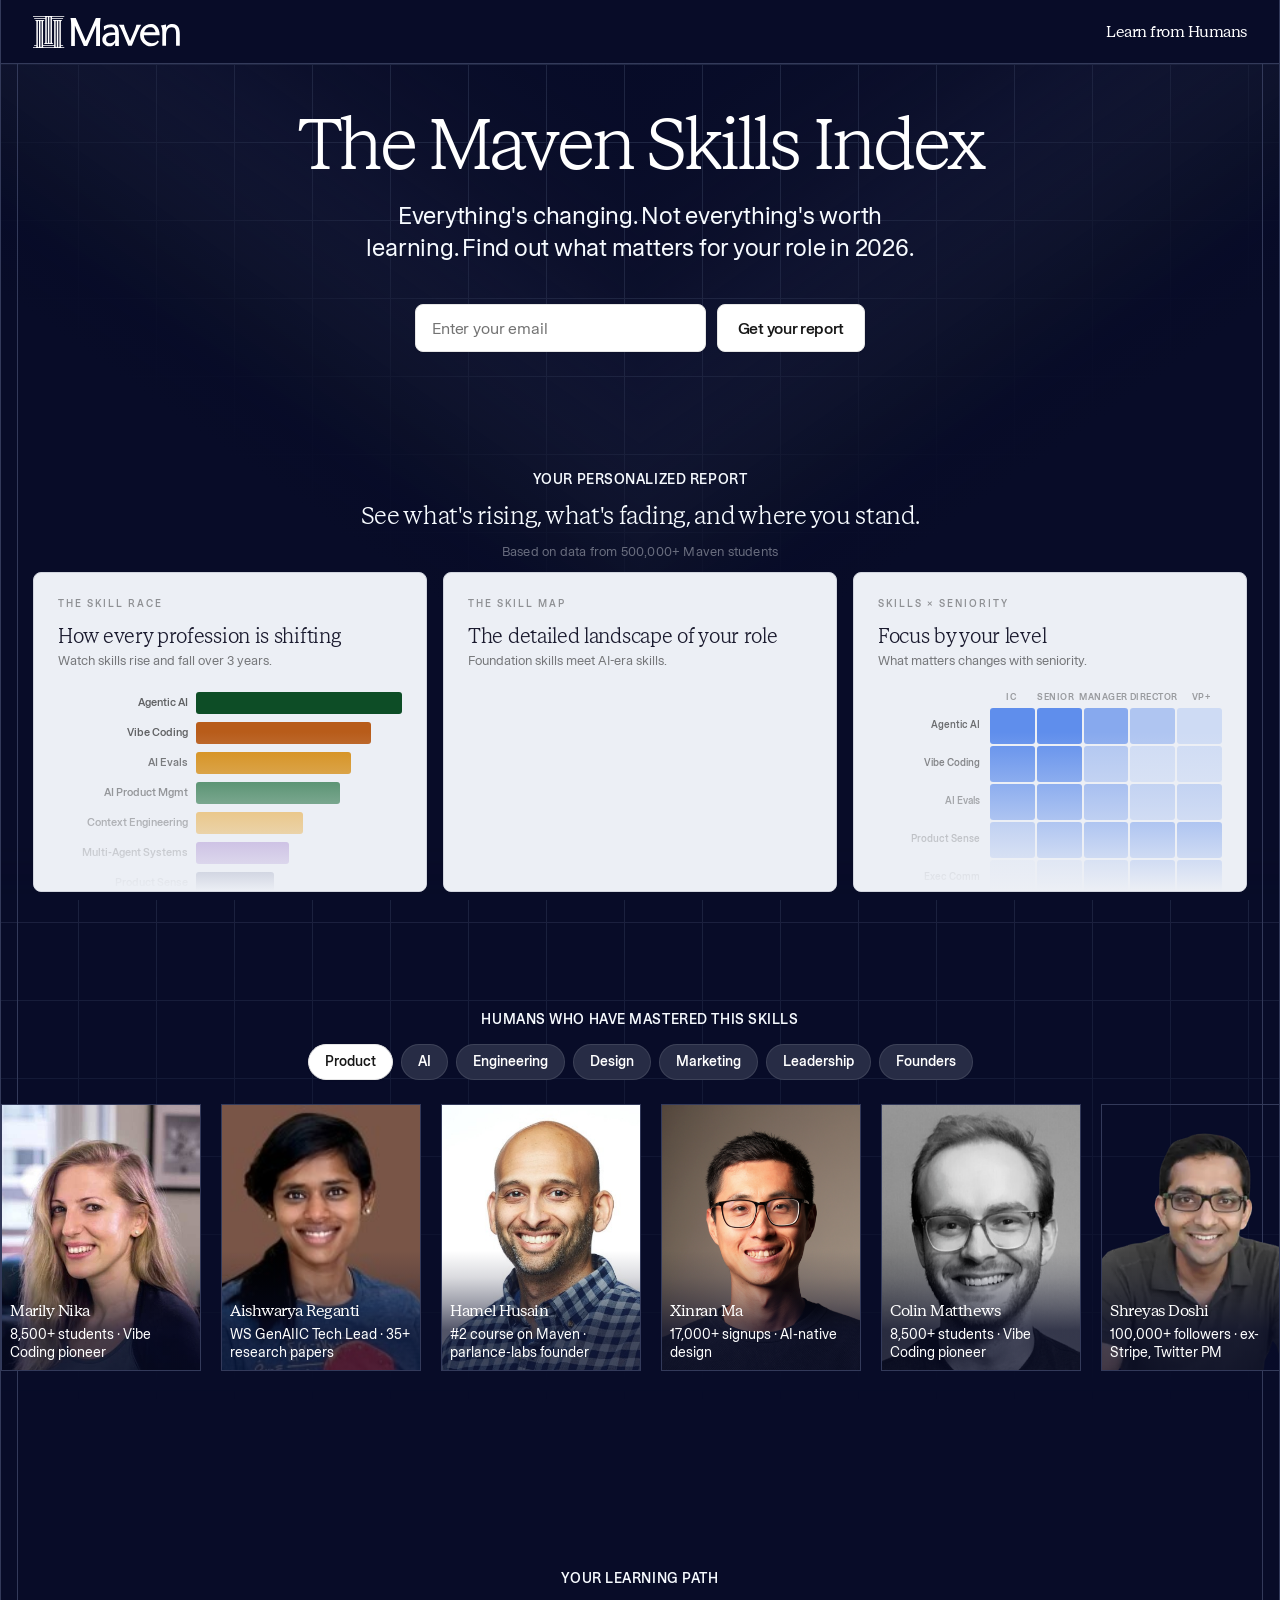
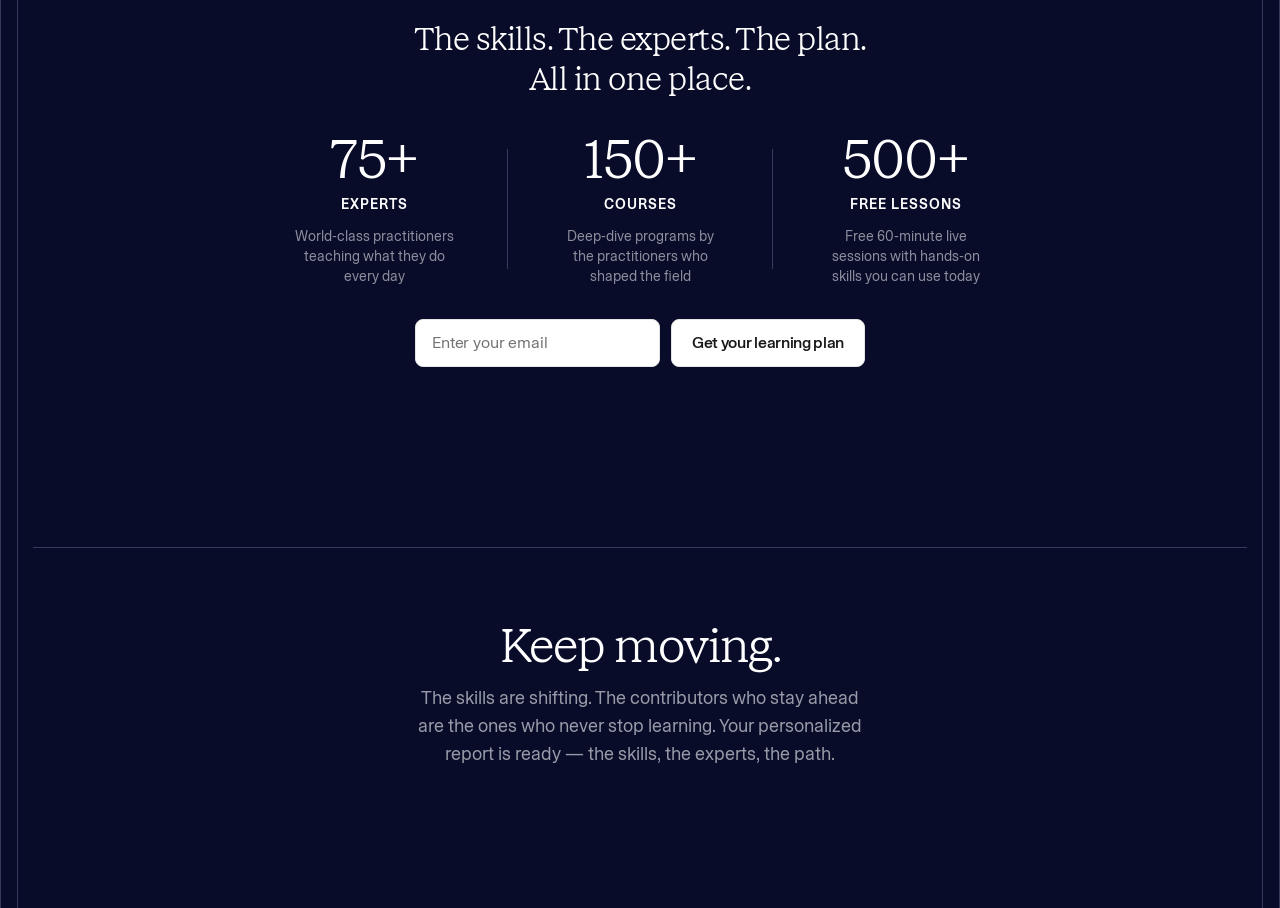
==== commit 5aa39286: "Move bento report grid above instructors carousel Made-with: Cursor" ====
--- a/option-b-grid/index.html
+++ b/option-b-grid/index.html
@@ -13,7 +13,7 @@
 
     /* === BACKGROUND (constrained to container) === */
     .grid-bg {
-      position: absolute; top: 0; left: 0; right: 0; height: 900px;
+      position: absolute; top: 0; left: 0; right: 0; height: 1400px;
       max-width: 1440px; margin: 0 auto;
       z-index: 0; pointer-events: none; overflow: hidden;
       -webkit-mask-image: linear-gradient(to bottom, black 60%, transparent 100%);
@@ -479,16 +479,6 @@
           <input type="email" class="hero-cta__input" placeholder="Enter your email" autocomplete="email" spellcheck="false">
           <button type="submit" class="hero-cta__btn">Get your report</button>
         </form>
-      </section>
-
-      <section class="masters-section">
-        <div class="masters-header">
-          <p class="masters-label">Humans who have mastered this skills</p>
-          <div class="pills-row" id="pillsRow"></div>
-        </div>
-        <div class="carousel-viewport">
-          <div class="carousel-track" id="carouselTrack"></div>
-        </div>
       </section>
 
       <section class="report-section">
@@ -519,6 +509,16 @@
       </div>
     </section>
 
+      <section class="masters-section">
+        <div class="masters-header">
+          <p class="masters-label">Humans who have mastered this skills</p>
+          <div class="pills-row" id="pillsRow"></div>
+        </div>
+        <div class="carousel-viewport">
+          <div class="carousel-track" id="carouselTrack"></div>
+        </div>
+      </section>
+
       <section class="path-section">
         <p class="path-label">Your learning path</p>
         <p class="path-headline">The skills. The experts. The plan.<br>All in one place.</p>
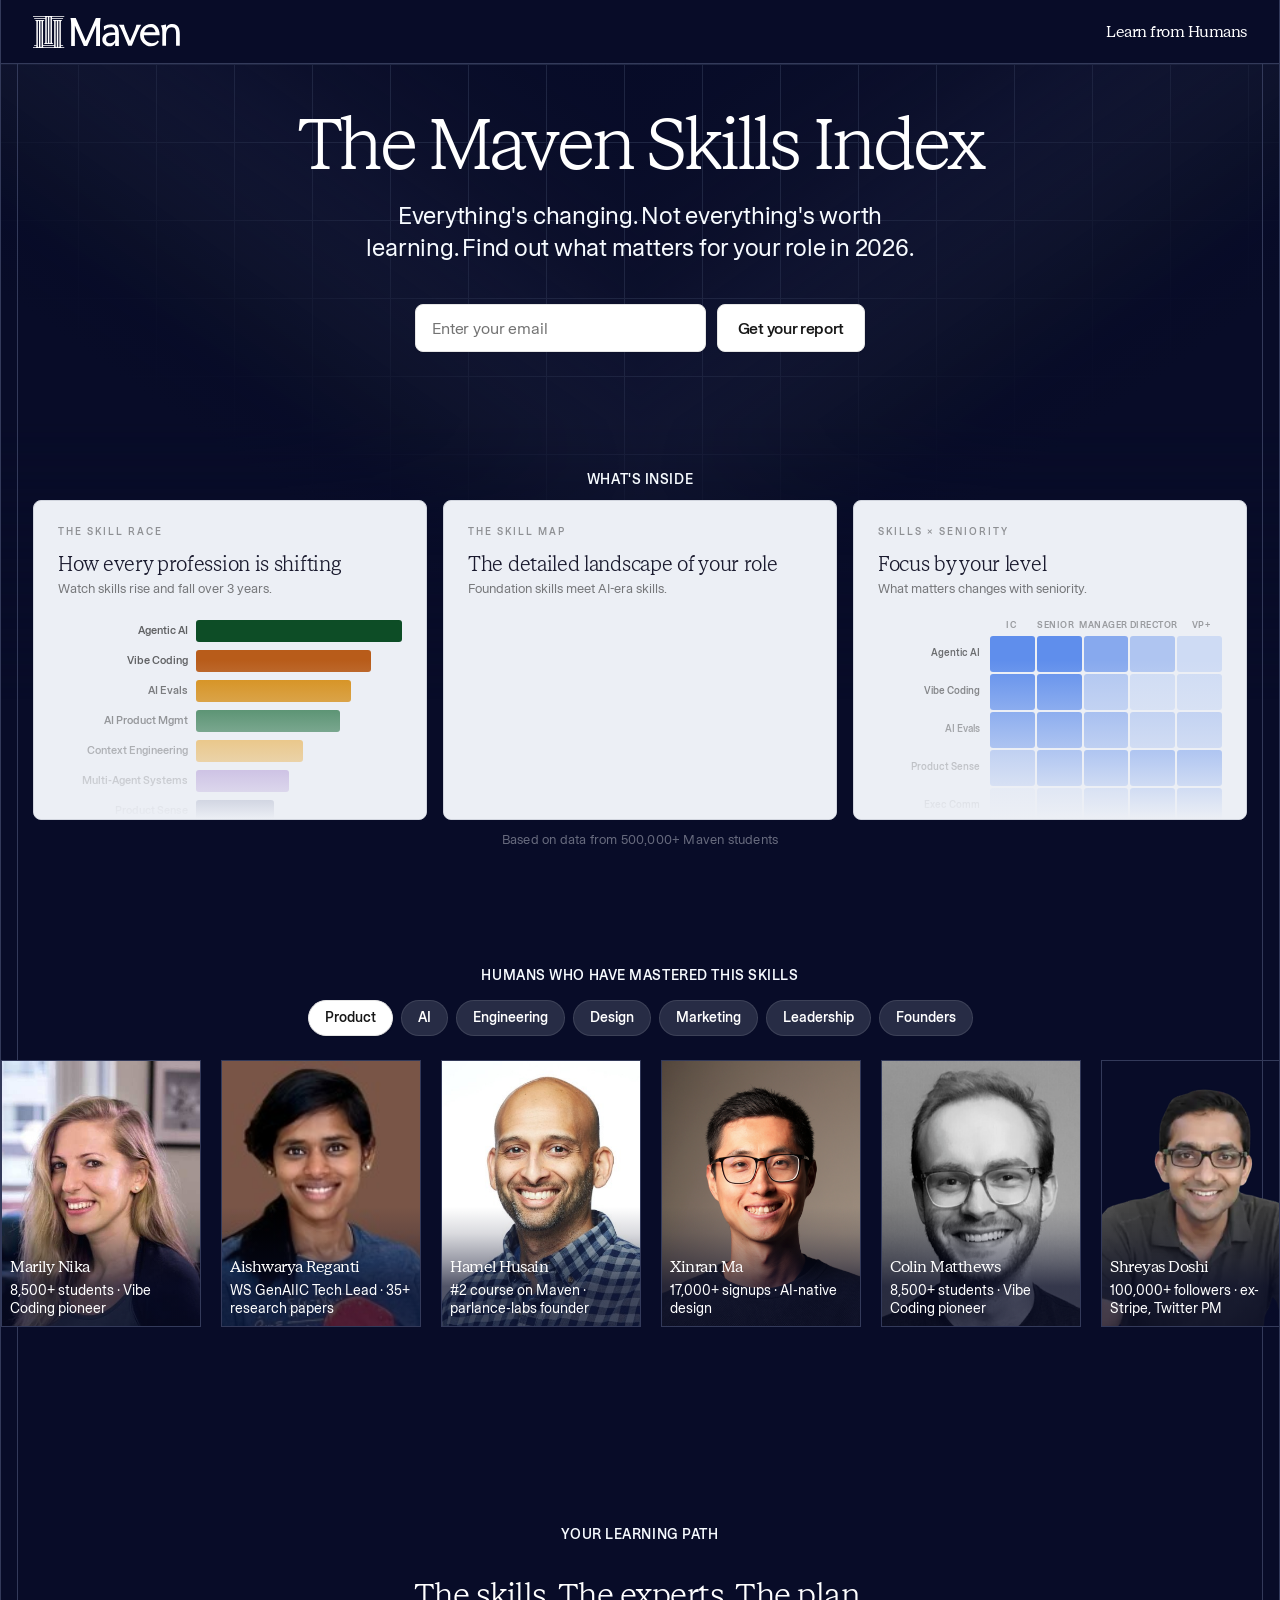
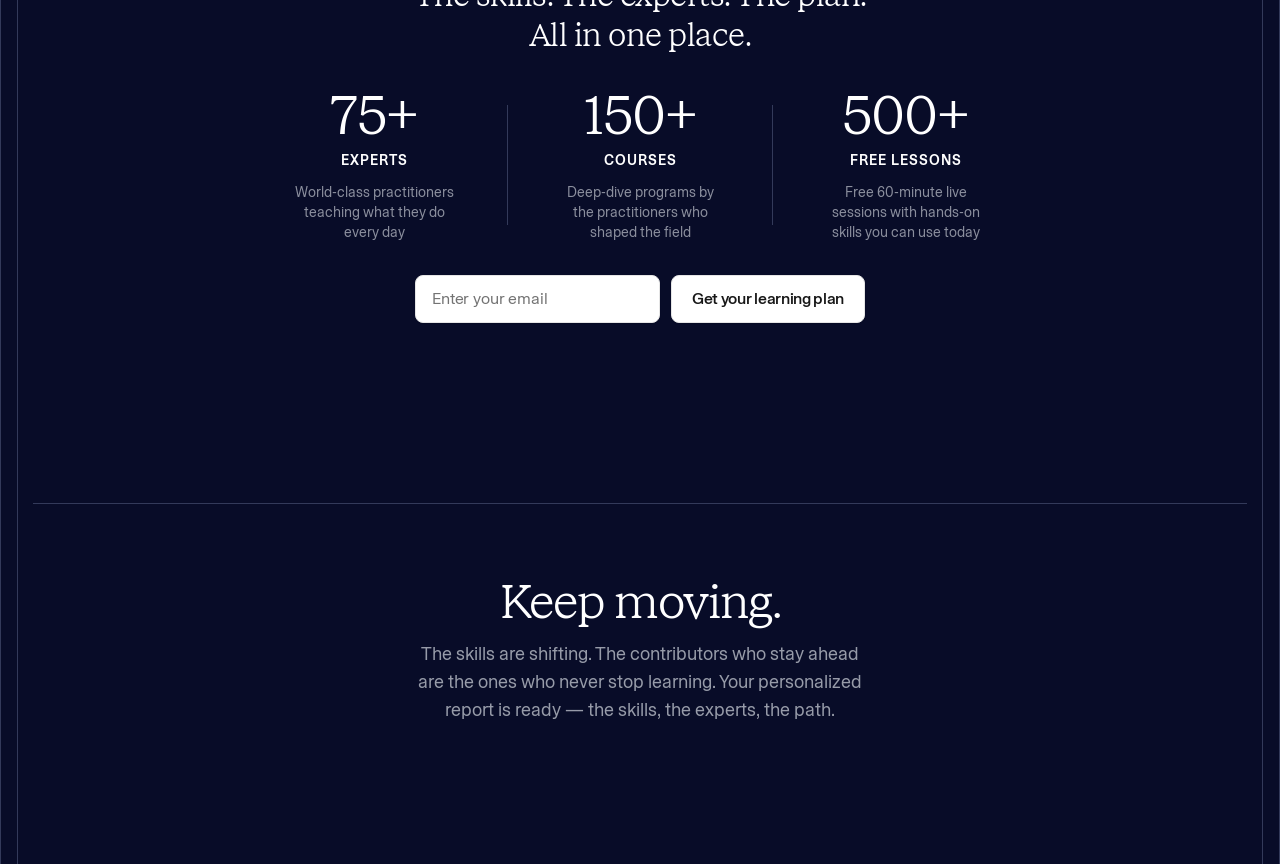
==== commit e79ca2f6: "Update report copy, fix grid-bg height for new layout order Made-with: Cursor" ====
--- a/option-b-grid/index.html
+++ b/option-b-grid/index.html
@@ -13,7 +13,7 @@
 
     /* === BACKGROUND (constrained to container) === */
     .grid-bg {
-      position: absolute; top: 0; left: 0; right: 0; height: 1400px;
+      position: absolute; top: 0; left: 0; right: 0; height: 700px;
       max-width: 1440px; margin: 0 auto;
       z-index: 0; pointer-events: none; overflow: hidden;
       -webkit-mask-image: linear-gradient(to bottom, black 60%, transparent 100%);
@@ -482,9 +482,7 @@
       </section>
 
       <section class="report-section">
-      <p class="report-label">Your personalized report</p>
-      <p class="report-headline">See what's rising, what's fading, and where you stand.</p>
-      <p class="report-credibility">Based on data from 500,000+ Maven students</p>
+      <p class="report-label">What's inside</p>
       <div class="bento-grid">
         <div class="bento-card">
           <div class="bento-card__label">The Skill Race</div>
@@ -507,6 +505,7 @@
           <div id="heatmap"></div>
         </div>
       </div>
+      <p class="report-credibility">Based on data from 500,000+ Maven students</p>
     </section>
 
       <section class="masters-section">
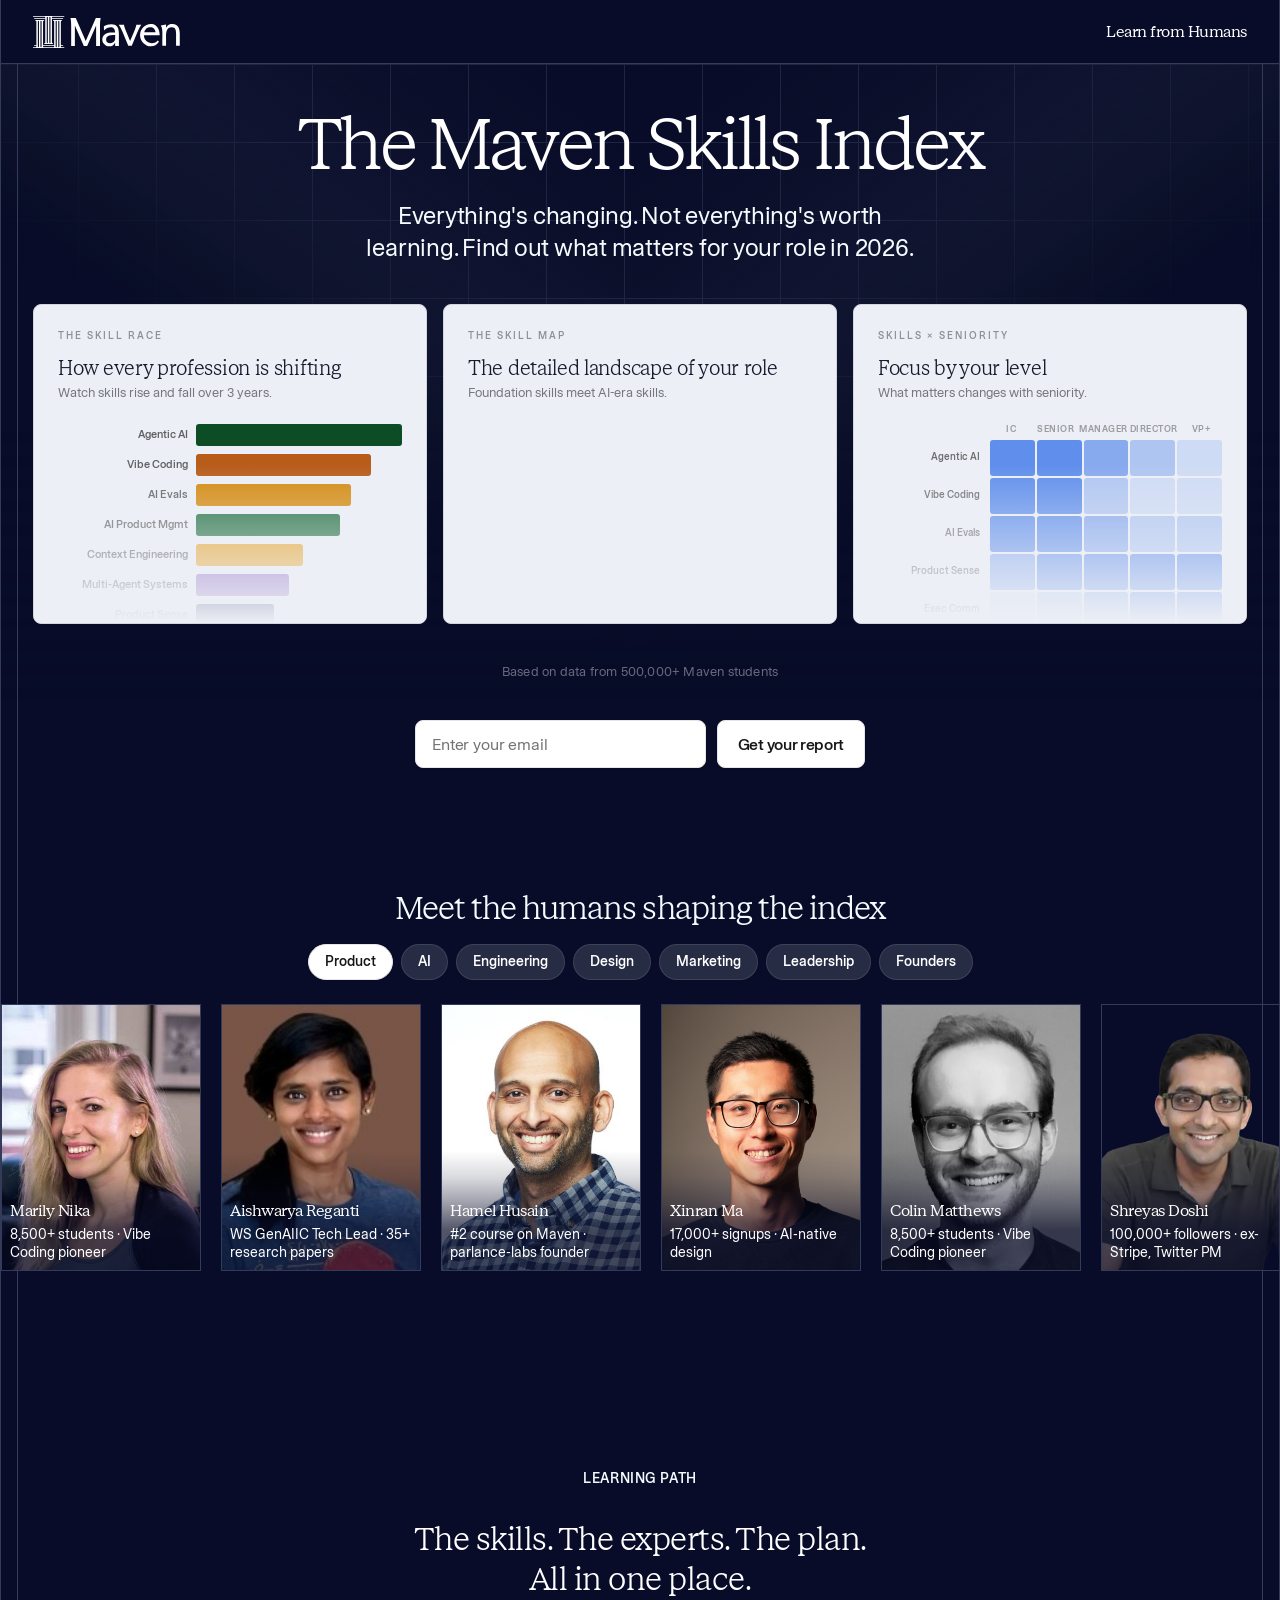
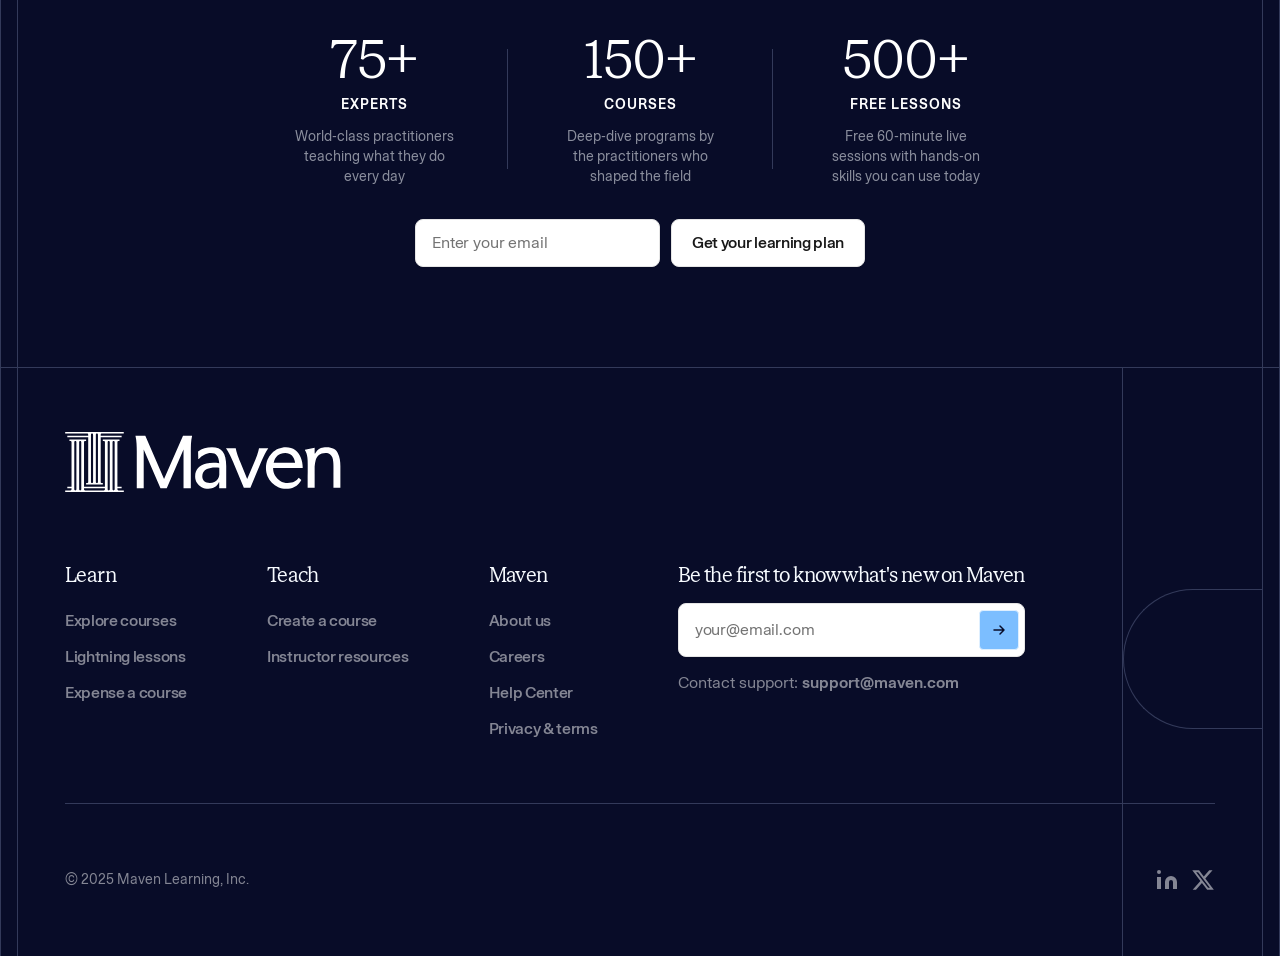
==== commit ab7f4ba1: "Update layout: new instructors headline, learning path label, full Maven footer - Instructors: 'Meet" ====
--- a/option-b-grid/index.html
+++ b/option-b-grid/index.html
@@ -89,10 +89,10 @@
     /* === HERO === */
     .hero {
       display: flex; flex-direction: column; align-items: center;
-      text-align: center; padding: 0 144px;
+      text-align: center; padding: 0 32px;
       gap: 40px;
     }
-    .hero-text { display: flex; flex-direction: column; gap: 16px; }
+    .hero-text { display: flex; flex-direction: column; gap: 16px; max-width: calc(100% - 224px); }
     .hero-headline {
       font-family: var(--font-serif); font-weight: 300; font-size: 72px;
       line-height: 80px; letter-spacing: -2.88px;
@@ -143,11 +143,11 @@
     .masters-header {
       display: flex; flex-direction: column; gap: 16px;
     }
-    .masters-label {
-      font-family: var(--font-sans); font-weight: 500; font-size: 14px;
-      line-height: 16px; letter-spacing: 0.56px; text-transform: uppercase;
+    .masters-headline {
+      font-family: var(--font-serif); font-weight: 300; font-size: 32px;
+      line-height: 40px; letter-spacing: -0.96px;
       color: #f7fbff; text-align: center;
-      font-feature-settings: 'ss01' 1;
+      font-feature-settings: 'ss01' 1; text-wrap: balance;
     }
 
     /* === PILLS === */
@@ -264,7 +264,7 @@
     }
     .bento-grid {
       display: grid; grid-template-columns: 1fr 1fr 1fr;
-      gap: 16px;
+      gap: 16px; width: 100%; text-align: left;
     }
     .bento-card {
       background: #ECEFF5;
@@ -359,26 +359,6 @@
     }
 
     /* === FOOTER STATEMENT === */
-    .footer-statement {
-      padding: 0 32px 100px;
-      display: flex; flex-direction: column; align-items: center; gap: 12px;
-    }
-    .footer-statement__rule {
-      border: none; border-top: 1px solid var(--lapis-accent-300);
-      width: 100%; margin: 0 0 60px;
-    }
-    .footer-statement__headline {
-      font-family: var(--font-serif); font-weight: 300;
-      font-size: 48px; line-height: 1.1; letter-spacing: -1px;
-      color: #fff; text-align: center;
-      font-feature-settings: 'ss01' 1;
-    }
-    .footer-statement__subtitle {
-      font-family: var(--font-sans); font-weight: 400;
-      font-size: 18px; line-height: 28px;
-      color: rgba(247, 251, 255, 0.6); text-align: center;
-      max-width: 520px; text-wrap: balance;
-    }
 
     /* === RACE CHART === */
     .race-bars { display: flex; flex-direction: column; gap: 4px; }
@@ -427,6 +407,141 @@
       height: 36px; border-radius: 3px;
       transition: background-color 0.6s ease;
     }
+
+    /* === SITE FOOTER === */
+    .site-footer {
+      position: relative; overflow: clip;
+      border-top: 1px solid #333a5a;
+      padding: 64px 64px 64px 64px;
+      display: flex; flex-direction: column; gap: 64px;
+    }
+    .footer-inner-lines {
+      position: absolute; top: 0; bottom: 0;
+      left: 16px; right: 16px;
+      border-left: 1px solid #333a5a;
+      border-right: 1px solid #333a5a;
+      pointer-events: none;
+    }
+    .footer-right-line {
+      position: absolute; top: 0; bottom: 0;
+      right: 156px; width: 0;
+      border-left: 1px solid #333a5a;
+      pointer-events: none;
+    }
+    .footer-arc {
+      position: absolute; top: 155px; right: 16px;
+      width: 140px; height: 272px;
+      display: flex; align-items: center; justify-content: center;
+      pointer-events: none;
+    }
+    .footer-arc::after {
+      content: '';
+      width: 272px; height: 140px;
+      border: 1px solid #333a5a;
+      border-bottom: none;
+      border-radius: 1000px 1000px 0 0;
+      transform: rotate(-90deg);
+    }
+    .footer-main {
+      display: flex; flex-direction: column; gap: 64px;
+      padding-right: 92px;
+      position: relative; z-index: 1;
+    }
+    .footer-logo svg { height: 60px; width: auto; }
+    .footer-content {
+      display: flex; gap: 80px;
+    }
+    .footer-links {
+      display: flex; gap: 80px;
+    }
+    .footer-col {
+      display: flex; flex-direction: column; gap: 24px;
+    }
+    .footer-col__heading {
+      font-family: var(--font-serif); font-weight: 400;
+      font-size: 20px; line-height: 24px; letter-spacing: -0.6px;
+      color: #f7fbff;
+      font-feature-settings: 'ss01' 1;
+    }
+    .footer-col__items {
+      display: flex; flex-direction: column; gap: 16px;
+    }
+    .footer-col__link {
+      font-family: var(--font-sans); font-weight: 500;
+      font-size: 16px; line-height: 20px; letter-spacing: -0.32px;
+      color: rgba(255, 255, 255, 0.5);
+      text-decoration: none;
+      font-feature-settings: 'ss01' 1;
+      transition: color 0.2s ease;
+    }
+    .footer-col__link:hover { color: rgba(255, 255, 255, 0.8); }
+    .footer-email {
+      display: flex; flex-direction: column; gap: 16px;
+    }
+    .footer-email__heading {
+      font-family: var(--font-serif); font-weight: 400;
+      font-size: 20px; line-height: 24px; letter-spacing: -0.6px;
+      color: #f7fbff;
+      font-feature-settings: 'ss01' 1;
+    }
+    .footer-email__field {
+      position: relative;
+      background: #fff; border: 1px solid #e5e5e5;
+      border-radius: 8px; overflow: clip;
+      box-shadow: 0 1px 2px rgba(0,0,0,0.07);
+    }
+    .footer-email__input {
+      width: 100%; padding: 16px;
+      padding-right: 56px;
+      font-family: var(--font-sans); font-weight: 400;
+      font-size: 16px; line-height: 20px; letter-spacing: -0.16px;
+      color: #0D0D0C; border: none; outline: none;
+      background: transparent;
+      font-feature-settings: 'ss01' 1;
+    }
+    .footer-email__input::placeholder { color: #737373; }
+    .footer-email__btn {
+      position: absolute; right: 5px; top: 50%;
+      transform: translateY(-50%);
+      width: 40px; height: 40px;
+      background: #7CBEFF; border: 1px solid #DEEFFF;
+      border-radius: 4px; cursor: pointer;
+      display: flex; align-items: center; justify-content: center;
+      transition: opacity 0.2s ease;
+    }
+    .footer-email__btn:hover { opacity: 0.85; }
+    .footer-email__btn:active { transform: translateY(-50%) scale(0.96); }
+    .footer-email__support {
+      font-family: var(--font-sans); font-weight: 400;
+      font-size: 16px; line-height: 20px;
+      color: rgba(255, 255, 255, 0.5);
+      font-feature-settings: 'ss01' 1;
+    }
+    .footer-email__support strong {
+      font-weight: 600;
+    }
+    .footer-rule {
+      border: none; border-top: 1px solid #333a5a;
+      margin: 0; position: relative; z-index: 1;
+    }
+    .footer-bottom {
+      display: flex; align-items: center; justify-content: space-between;
+      padding: 0; position: relative; z-index: 1;
+    }
+    .footer-bottom__copy {
+      font-family: var(--font-sans); font-weight: 400;
+      font-size: 14px; line-height: 1.5;
+      color: rgba(255, 255, 255, 0.5);
+    }
+    .footer-socials {
+      display: flex; gap: 12px;
+    }
+    .footer-social {
+      display: flex; align-items: center; justify-content: center;
+      width: 24px; height: 24px;
+      transition: opacity 0.2s ease;
+    }
+    .footer-social:hover { opacity: 0.8; }
 
     /* === DECORATIVE ELEMENTS === */
     .grid-bg, .inner-lines, .full-rule::after {
@@ -475,42 +590,38 @@
           <h1 class="hero-headline">The Maven Skills Index</h1>
           <p class="hero-subtitle">Everything's changing. Not everything's worth learning. Find out what matters for your role in 2026.</p>
         </div>
+        <div class="bento-grid">
+          <div class="bento-card">
+            <div class="bento-card__label">The Skill Race</div>
+            <h3 class="bento-card__title">How every profession is shifting</h3>
+            <p class="bento-card__subtitle">Watch skills rise and fall over 3 years.</p>
+            <div class="race-bars" id="raceBars"></div>
+          </div>
+          <div class="bento-card">
+            <div class="bento-card__label">The Skill Map</div>
+            <h3 class="bento-card__title">The detailed landscape of your role</h3>
+            <p class="bento-card__subtitle">Foundation skills meet AI-era skills.</p>
+            <div class="sunburst-wrap">
+              <canvas id="sunburstCanvas"></canvas>
+            </div>
+          </div>
+          <div class="bento-card">
+            <div class="bento-card__label">Skills &times; Seniority</div>
+            <h3 class="bento-card__title">Focus by your level</h3>
+            <p class="bento-card__subtitle">What matters changes with seniority.</p>
+            <div id="heatmap"></div>
+          </div>
+        </div>
+        <p class="report-credibility">Based on data from 500,000+ Maven students</p>
         <form class="hero-cta" onsubmit="return false;">
           <input type="email" class="hero-cta__input" placeholder="Enter your email" autocomplete="email" spellcheck="false">
           <button type="submit" class="hero-cta__btn">Get your report</button>
         </form>
       </section>
 
-      <section class="report-section">
-      <p class="report-label">What's inside</p>
-      <div class="bento-grid">
-        <div class="bento-card">
-          <div class="bento-card__label">The Skill Race</div>
-          <h3 class="bento-card__title">How every profession is shifting</h3>
-          <p class="bento-card__subtitle">Watch skills rise and fall over 3 years.</p>
-          <div class="race-bars" id="raceBars"></div>
-        </div>
-        <div class="bento-card">
-          <div class="bento-card__label">The Skill Map</div>
-          <h3 class="bento-card__title">The detailed landscape of your role</h3>
-          <p class="bento-card__subtitle">Foundation skills meet AI-era skills.</p>
-          <div class="sunburst-wrap">
-            <canvas id="sunburstCanvas"></canvas>
-          </div>
-        </div>
-        <div class="bento-card">
-          <div class="bento-card__label">Skills &times; Seniority</div>
-          <h3 class="bento-card__title">Focus by your level</h3>
-          <p class="bento-card__subtitle">What matters changes with seniority.</p>
-          <div id="heatmap"></div>
-        </div>
-      </div>
-      <p class="report-credibility">Based on data from 500,000+ Maven students</p>
-    </section>
-
       <section class="masters-section">
         <div class="masters-header">
-          <p class="masters-label">Humans who have mastered this skills</p>
+          <h2 class="masters-headline">Meet the humans shaping the index</h2>
           <div class="pills-row" id="pillsRow"></div>
         </div>
         <div class="carousel-viewport">
@@ -519,7 +630,7 @@
       </section>
 
       <section class="path-section">
-        <p class="path-label">Your learning path</p>
+        <p class="path-label">Learning path</p>
         <p class="path-headline">The skills. The experts. The plan.<br>All in one place.</p>
         <div class="path-stats">
           <div class="path-stat">
@@ -546,12 +657,73 @@
         </form>
       </section>
 
-      <section class="footer-statement">
-        <hr class="footer-statement__rule" aria-hidden="true">
-        <h2 class="footer-statement__headline">Keep moving.</h2>
-        <p class="footer-statement__subtitle">The skills are shifting. The contributors who stay ahead are the ones who never stop learning. Your personalized report is ready&nbsp;&mdash; the skills, the experts, the path.</p>
-      </section>
     </div>
+
+    <footer class="site-footer">
+      <div class="footer-inner-lines" aria-hidden="true"></div>
+      <div class="footer-right-line" aria-hidden="true"></div>
+      <div class="footer-arc" aria-hidden="true"></div>
+
+      <div class="footer-main">
+        <a class="footer-logo" href="#">
+          <svg width="276" height="60" viewBox="0 0 147 32" fill="none" xmlns="http://www.w3.org/2000/svg"><path d="M11.7139 0.854366C12.0261 0.854366 12.2789 1.10726 12.2789 1.41939V1.98669H1.13232V2.84105H12.2789V26.6061C12.2789 26.9182 12.0261 27.1711 11.7139 27.1711H11.1614V28.0255H20.0582V27.1711H19.5057C19.1936 27.1711 18.9407 26.9182 18.9407 26.6061V2.84105H30.101V1.98669H18.9407V1.41939C18.9407 1.10726 19.1936 0.854366 19.5057 0.854366H31.2345V0H0V0.854366H11.7139ZM16.9108 0.854366C17.2229 0.854366 17.4758 1.10726 17.4758 1.41939V26.6061C17.4758 26.9182 17.2229 27.1711 16.9108 27.1711H16.9085C16.5963 27.1711 16.3435 26.9182 16.3435 26.6061V1.41939C16.3435 1.10726 16.5963 0.854366 16.9085 0.854366H16.9108ZM14.3123 0.854366C14.6245 0.854366 14.8774 1.10726 14.8774 1.41939V26.6061C14.8774 26.9182 14.6245 27.1711 14.3123 27.1711H14.3101C13.9979 27.1711 13.745 26.9182 13.745 26.6061V1.41939C13.745 1.10726 13.9979 0.854366 14.3101 0.854366H14.3123Z" fill="white"/><path d="M28.9698 31.1457H28.4174C28.1052 31.1457 27.8523 30.8928 27.8523 30.5807V30.0134H30.1022V29.159H27.8523V5.394C27.8523 5.08187 28.1052 4.82898 28.4174 4.82898H28.9698V3.97461H20.073V4.82898H20.6255C20.9377 4.82898 21.1906 5.08187 21.1906 5.394V29.159H10.0451V5.394C10.0451 5.08187 10.298 4.82898 10.6101 4.82898H11.1626V3.97461H2.26578V4.82898H2.81827C3.1304 4.82898 3.38329 5.08187 3.38329 5.394V29.159H1.13232V30.0134H3.38215V30.5807C3.38215 30.8928 3.12926 31.1457 2.81713 31.1457H0V32.0001H31.2721V31.1457H28.9698ZM5.41326 31.1457C5.10114 31.1457 4.84824 30.8928 4.84824 30.5807V5.394C4.84824 5.08187 5.10114 4.82898 5.41326 4.82898H5.41554C5.72767 4.82898 5.98056 5.08187 5.98056 5.394V30.5807C5.98056 30.8928 5.72767 31.1457 5.41554 31.1457H5.41326ZM8.01168 31.1457C7.69955 31.1457 7.44666 30.8928 7.44666 30.5807V5.394C7.44666 5.08187 7.69955 4.82898 8.01168 4.82898H8.01395C8.32608 4.82898 8.57897 5.08187 8.57897 5.394V30.5807C8.57897 30.8928 8.32608 31.1457 8.01395 31.1457H8.01168ZM20.073 31.1457H10.6101C10.298 31.1457 10.0451 30.8928 10.0451 30.5807V30.0134H21.1906V30.5807C21.1906 30.8928 20.9377 31.1457 20.6255 31.1457H20.073ZM23.2205 31.1457C22.9084 31.1457 22.6555 30.8928 22.6555 30.5807V5.394C22.6555 5.08187 22.9084 4.82898 23.2205 4.82898H23.2228C23.5349 4.82898 23.7878 5.08187 23.7878 5.394V30.5807C23.7878 30.8928 23.5349 31.1457 23.2228 31.1457H23.2205ZM25.8189 31.1457C25.5068 31.1457 25.2539 30.8928 25.2539 30.5807V5.394C25.2539 5.08187 25.5068 4.82898 25.8189 4.82898H25.8212C26.1334 4.82898 26.3862 5.08187 26.3862 5.394V30.5807C26.3862 30.8928 26.1334 31.1457 25.8212 31.1457H25.8189Z" fill="white"/><path d="M103.372 8.64453C103.191 9.56383 102.919 10.5731 102.555 11.6724C102.218 12.7455 101.674 14.1888 100.921 16.0012L97.0704 25.0449L93.375 16.0012C92.6482 14.1865 92.1037 12.7443 91.7403 11.6724C91.3769 10.5743 91.1183 9.56497 90.9623 8.64453H85.7495C86.3977 9.59003 87.0071 10.6244 87.5779 11.7487C88.1748 12.8731 88.8754 14.3916 89.6785 16.3076L95.2797 29.7189H98.7803L104.382 16.3076C105.211 14.3916 105.911 12.8719 106.482 11.7487C107.053 10.6244 107.662 9.59003 108.31 8.64453H103.371H103.372Z" fill="white"/><path d="M125.631 13.5874C124.957 11.9026 123.959 10.5743 122.637 9.60378C121.314 8.60816 119.682 8.11035 117.735 8.11035C116.282 8.11035 114.909 8.39172 113.611 8.95333C112.34 9.51493 111.213 10.3066 110.227 11.3296C109.241 12.3252 108.463 13.5008 107.892 14.8553C107.348 16.2086 107.076 17.6656 107.076 19.2228C107.076 20.78 107.348 22.237 107.892 23.5903C108.463 24.9186 109.241 26.0817 110.227 27.0773C111.237 28.0729 112.378 28.8532 113.65 29.4148C114.947 29.9764 116.32 30.2578 117.772 30.2578C119.459 30.2578 120.846 29.989 121.935 29.4524C123.05 28.8908 123.918 28.2517 124.541 27.5364C125.191 26.7959 125.656 26.1443 125.942 25.5816L124.541 24.3934C123.97 25.2364 123.205 25.9142 122.247 26.4234C121.313 26.9349 120.12 27.1901 118.668 27.1901C117.215 27.1901 115.893 26.8324 114.7 26.117C113.532 25.4016 112.599 24.4447 111.899 23.2429C111.226 22.016 110.888 20.6752 110.888 19.2194H126.682C126.682 17.1245 126.332 15.2483 125.63 13.5874H125.631ZM111.199 16.3476C111.563 14.7642 112.263 13.5122 113.3 12.5929C114.337 11.6474 115.684 11.1747 117.345 11.1747C118.876 11.1747 120.069 11.6474 120.924 12.5929C121.78 13.5122 122.351 14.7653 122.637 16.3476H111.199Z" fill="white"/><path d="M78.2986 8.15072V8.14844C75.4462 8.14844 72.9697 8.88889 70.8691 10.3709L70.9853 14.3557H71.2575C72.0868 13.4102 73.0722 12.6572 74.2136 12.0956C75.3551 11.5078 76.5352 11.215 77.7541 11.215C79.1279 11.215 80.1657 11.6491 80.8663 12.5182C81.5669 13.3601 81.9941 14.7282 82.1501 16.6181C79.5301 16.2854 77.262 16.3492 75.3425 16.8106C73.4231 17.2697 71.933 18.0876 70.8691 19.2632C69.8324 20.4126 69.313 21.8809 69.313 23.6694C69.313 24.9214 69.6251 26.0446 70.2471 27.0413C70.8691 28.0369 71.712 28.8287 72.776 29.4176C73.84 29.9792 75.0327 30.2594 76.3552 30.2594C77.6778 30.2594 78.793 29.9655 79.7784 29.3789C80.7638 28.766 81.5019 27.8968 81.9952 26.7725H82.1513V29.9906H85.8854V18.1126C85.8592 14.6131 85.2498 12.0842 84.0571 10.5259C82.8644 8.94243 80.9449 8.15072 78.2998 8.15072H78.2986ZM82.1889 22.7456C82.1376 23.5635 81.8767 24.3176 81.4108 25.0068C80.9449 25.6721 80.3343 26.2063 79.5825 26.6153C78.8557 26.998 78.0401 27.1905 77.1321 27.1905C75.8609 27.1905 74.8755 26.8841 74.176 26.2712C73.4755 25.6584 73.1257 24.7892 73.1257 23.6649C73.1257 21.8775 73.9425 20.5869 75.5761 19.7952C77.2358 18.9784 79.4401 18.7221 82.1889 19.0285V22.7456Z" fill="white"/><path d="M146.46 14.5443V14.5466C146.28 13.3459 145.93 12.2603 145.411 11.2897C144.919 10.3192 144.178 9.55252 143.194 8.99092C142.234 8.40311 140.977 8.11035 139.421 8.11035C138.149 8.11035 137.139 8.26414 136.386 8.56943C135.635 8.87586 135.025 9.28482 134.558 9.79516C134.117 10.2816 133.703 10.8432 133.313 11.4811H133.041V8.37691L127.867 9.45V9.68011C128.229 10.2417 128.515 10.8295 128.722 11.4424C128.93 12.0552 129.086 12.8094 129.189 13.7025C129.293 14.5716 129.344 15.696 129.344 17.0744V21.2129C129.344 22.0183 129.332 22.8225 129.307 23.6279H129.308V29.7178H133.045V22.3498C133.042 21.9704 133.04 21.5911 133.04 21.2118V18.4151C133.117 17.2156 133.312 16.0662 133.623 14.9669C133.96 13.8688 134.531 12.962 135.335 12.2466C136.165 11.5312 137.344 11.1735 138.874 11.1735C139.86 11.1735 140.639 11.3911 141.208 11.8251C141.778 12.2592 142.194 12.8208 142.454 13.5111C142.713 14.2014 142.882 14.9669 142.959 15.8099C143.037 16.6267 143.077 17.4446 143.077 18.2625V21.2129C143.077 21.5695 143.073 21.9249 143.069 22.2814V29.719H146.772V18.2625C146.772 16.9855 146.667 15.7461 146.46 14.5454V14.5443Z" fill="white"/><path d="M52.7256 25.0531L42.7295 1.98633H37.478C37.8152 3.36584 38.0089 4.77156 38.0624 6.2012C38.1399 7.63084 38.1786 9.06162 38.1786 10.4935V30.0038H41.874V9.38286L50.8312 30.0038H54.1575L63.1147 9.38286V30.0038H67.0049V10.4935C67.0049 9.06276 67.0311 7.63312 67.0824 6.2012C67.1598 4.77042 67.3683 3.36584 67.7044 1.98633H62.8413L52.7268 25.0531H52.7256Z" fill="white"/></svg>
+        </a>
+
+        <div class="footer-content">
+          <div class="footer-links">
+            <div class="footer-col">
+              <p class="footer-col__heading">Learn</p>
+              <div class="footer-col__items">
+                <a href="#" class="footer-col__link">Explore courses</a>
+                <a href="#" class="footer-col__link">Lightning lessons</a>
+                <a href="#" class="footer-col__link">Expense a course</a>
+              </div>
+            </div>
+            <div class="footer-col">
+              <p class="footer-col__heading">Teach</p>
+              <div class="footer-col__items">
+                <a href="#" class="footer-col__link">Create a course</a>
+                <a href="#" class="footer-col__link">Instructor resources</a>
+              </div>
+            </div>
+            <div class="footer-col">
+              <p class="footer-col__heading">Maven</p>
+              <div class="footer-col__items">
+                <a href="#" class="footer-col__link">About us</a>
+                <a href="#" class="footer-col__link">Careers</a>
+                <a href="#" class="footer-col__link">Help Center</a>
+                <a href="#" class="footer-col__link">Privacy &amp; terms</a>
+              </div>
+            </div>
+          </div>
+
+          <div class="footer-email">
+            <p class="footer-email__heading">Be the first to know what's new on Maven</p>
+            <div class="footer-email__field">
+              <input type="email" class="footer-email__input" placeholder="your@email.com" autocomplete="email" spellcheck="false">
+              <button type="button" class="footer-email__btn" aria-label="Subscribe">
+                <svg width="16" height="16" viewBox="0 0 16 16" fill="none"><path d="M3 8h10M9 4l4 4-4 4" stroke="#080c28" stroke-width="1.5" stroke-linecap="round" stroke-linejoin="round"/></svg>
+              </button>
+            </div>
+            <p class="footer-email__support">Contact support: <strong>support@maven.com</strong></p>
+          </div>
+        </div>
+      </div>
+
+      <hr class="footer-rule" aria-hidden="true">
+
+      <div class="footer-bottom">
+        <p class="footer-bottom__copy">&copy; 2025 Maven Learning, Inc.</p>
+        <div class="footer-socials">
+          <a href="#" class="footer-social" aria-label="LinkedIn">
+            <svg width="24" height="24" viewBox="0 0 24 24" fill="none"><path d="M16 8a6 6 0 0 1 6 6v7h-4v-7a2 2 0 0 0-4 0v7h-4v-7a6 6 0 0 1 6-6zM2 9h4v12H2zM4 6a2 2 0 1 0 0-4 2 2 0 0 0 0 4z" fill="rgba(255,255,255,0.5)"/></svg>
+          </a>
+          <a href="#" class="footer-social" aria-label="X">
+            <svg width="24" height="24" viewBox="0 0 24 24" fill="none"><path d="M18.244 2.25h3.308l-7.227 8.26 8.502 11.24H16.17l-5.214-6.817L4.99 21.75H1.68l7.73-8.835L1.254 2.25H8.08l4.713 6.231zm-1.161 17.52h1.833L7.084 4.126H5.117z" fill="rgba(255,255,255,0.5)"/></svg>
+          </a>
+        </div>
+      </div>
+    </footer>
   </div>
 
   <script>
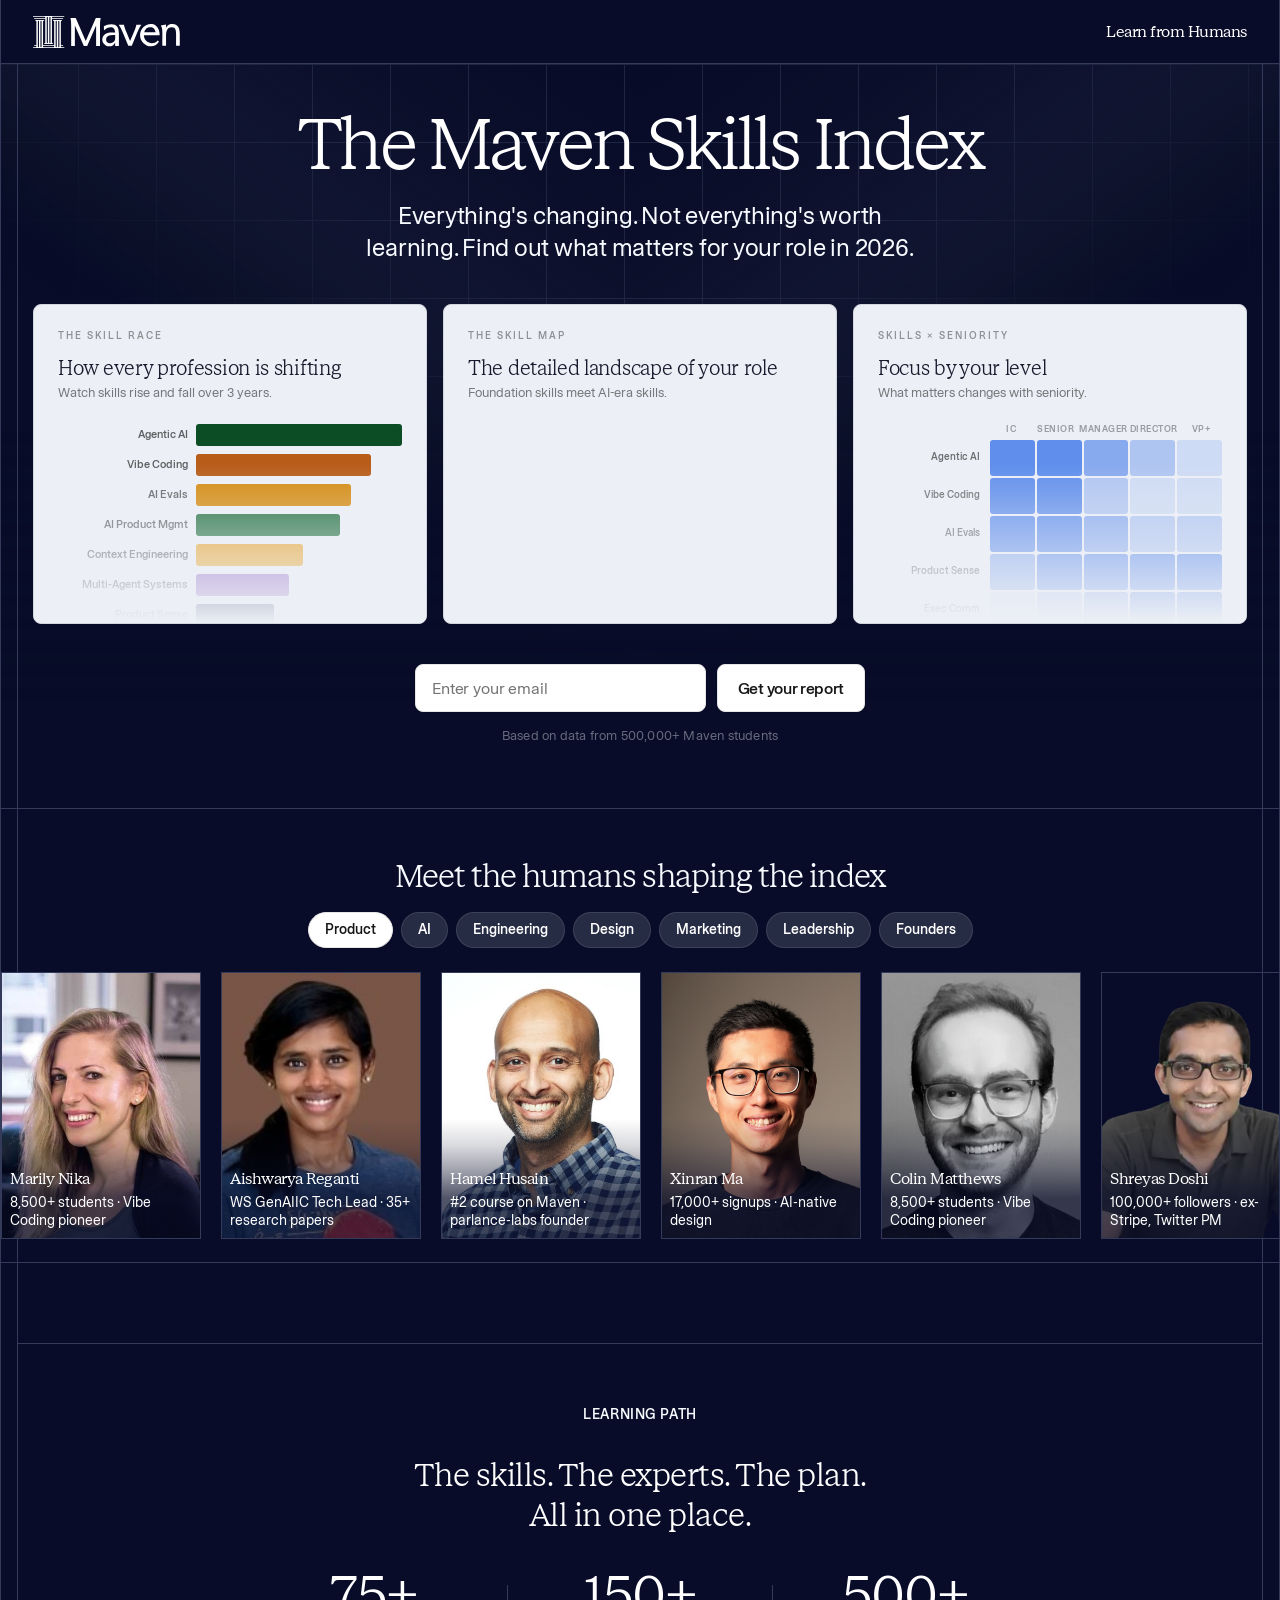
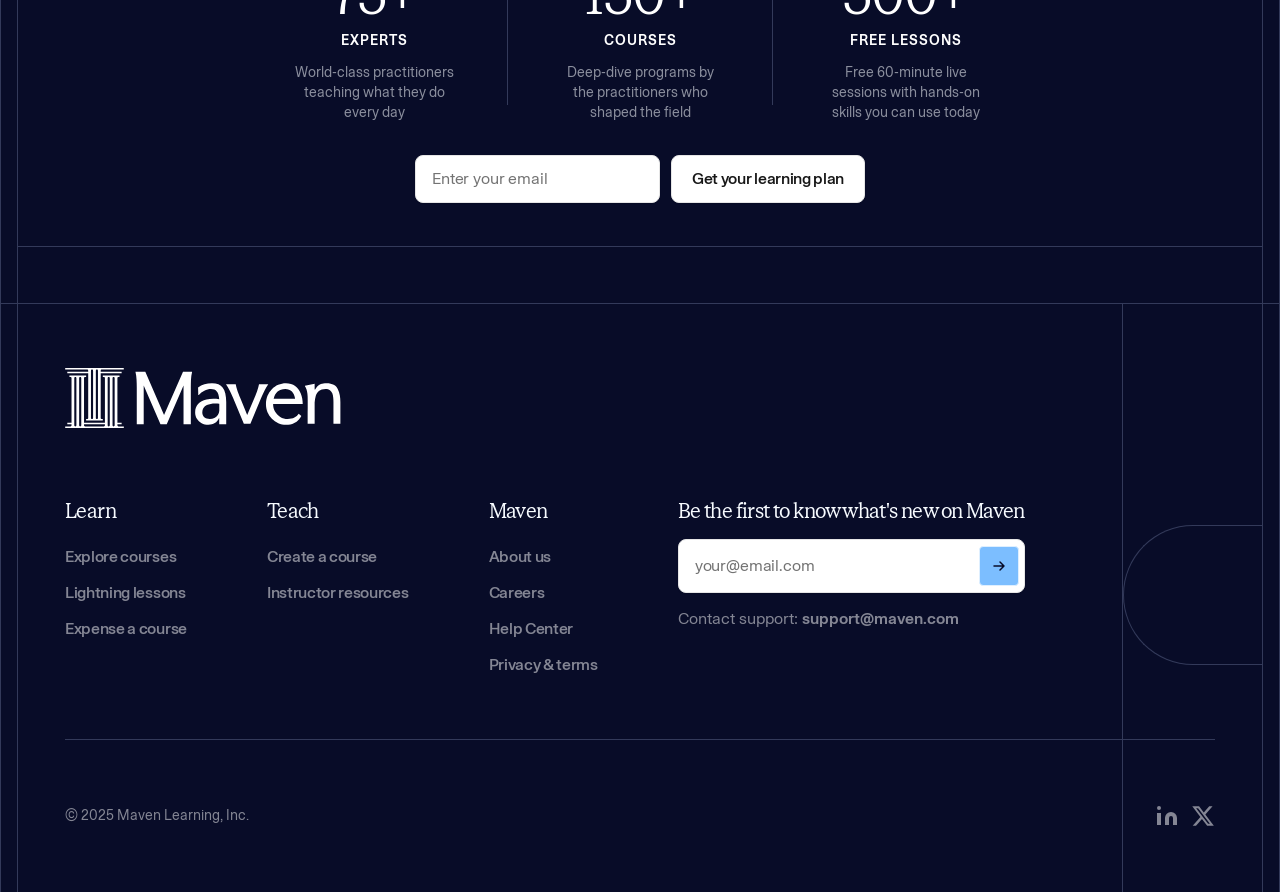
==== commit 0d44d23f: "Add section frame system, fix instructor lines, reduce section gap Reusable .section-frame--open and" ====
--- a/option-b-grid/index.html
+++ b/option-b-grid/index.html
@@ -83,7 +83,7 @@
     .page-content {
       position: relative; z-index: 1;
       display: flex; flex-direction: column;
-      gap: 120px; padding: 40px 0;
+      gap: 64px; padding: 40px 0;
     }
 
     /* === HERO === */
@@ -137,7 +137,7 @@
 
     /* === MASTERS SECTION === */
     .masters-section {
-      padding: 0 32px;
+      padding: 48px 32px 24px;
       display: flex; flex-direction: column; gap: 24px;
     }
     .masters-header {
@@ -191,6 +191,7 @@
       margin-left: -32px;
       overflow: hidden;
       position: relative;
+      z-index: 1;
     }
     .carousel-track {
       display: flex;
@@ -308,6 +309,7 @@
       font-size: 13px; line-height: 16px;
       color: rgba(247, 251, 255, 0.4); text-align: center;
       letter-spacing: 0.2px;
+      margin-top: -24px;
     }
 
     /* === LEARNING PATH === */
@@ -542,6 +544,33 @@
       transition: opacity 0.2s ease;
     }
     .footer-social:hover { opacity: 0.8; }
+
+    /* === SECTION FRAMES === */
+    .section-frame {
+      position: relative;
+    }
+    .section-frame__lines {
+      position: absolute; inset: 0;
+      pointer-events: none; user-select: none;
+      z-index: 0;
+    }
+
+    .section-frame--open .section-frame__lines::before,
+    .section-frame--open .section-frame__lines::after {
+      content: ''; position: absolute;
+      left: 50%; transform: translateX(-50%);
+      width: 100vw; height: 1px;
+      background: #333a5a;
+    }
+    .section-frame--open .section-frame__lines::before { top: 0; }
+    .section-frame--open .section-frame__lines::after { bottom: 0; }
+
+    .section-frame--closed .section-frame__lines::before {
+      content: ''; position: absolute;
+      top: 16px; left: 16px; right: 16px; bottom: 16px;
+      border: 1px solid #333a5a;
+      pointer-events: none;
+    }
 
     /* === DECORATIVE ELEMENTS === */
     .grid-bg, .inner-lines, .full-rule::after {
@@ -612,14 +641,15 @@
             <div id="heatmap"></div>
           </div>
         </div>
-        <p class="report-credibility">Based on data from 500,000+ Maven students</p>
         <form class="hero-cta" onsubmit="return false;">
           <input type="email" class="hero-cta__input" placeholder="Enter your email" autocomplete="email" spellcheck="false">
           <button type="submit" class="hero-cta__btn">Get your report</button>
         </form>
+        <p class="report-credibility">Based on data from 500,000+ Maven students</p>
       </section>
 
-      <section class="masters-section">
+      <section class="masters-section section-frame section-frame--open">
+        <div class="section-frame__lines" aria-hidden="true"></div>
         <div class="masters-header">
           <h2 class="masters-headline">Meet the humans shaping the index</h2>
           <div class="pills-row" id="pillsRow"></div>
@@ -629,7 +659,8 @@
         </div>
       </section>
 
-      <section class="path-section">
+      <section class="path-section section-frame section-frame--closed">
+        <div class="section-frame__lines" aria-hidden="true"></div>
         <p class="path-label">Learning path</p>
         <p class="path-headline">The skills. The experts. The plan.<br>All in one place.</p>
         <div class="path-stats">
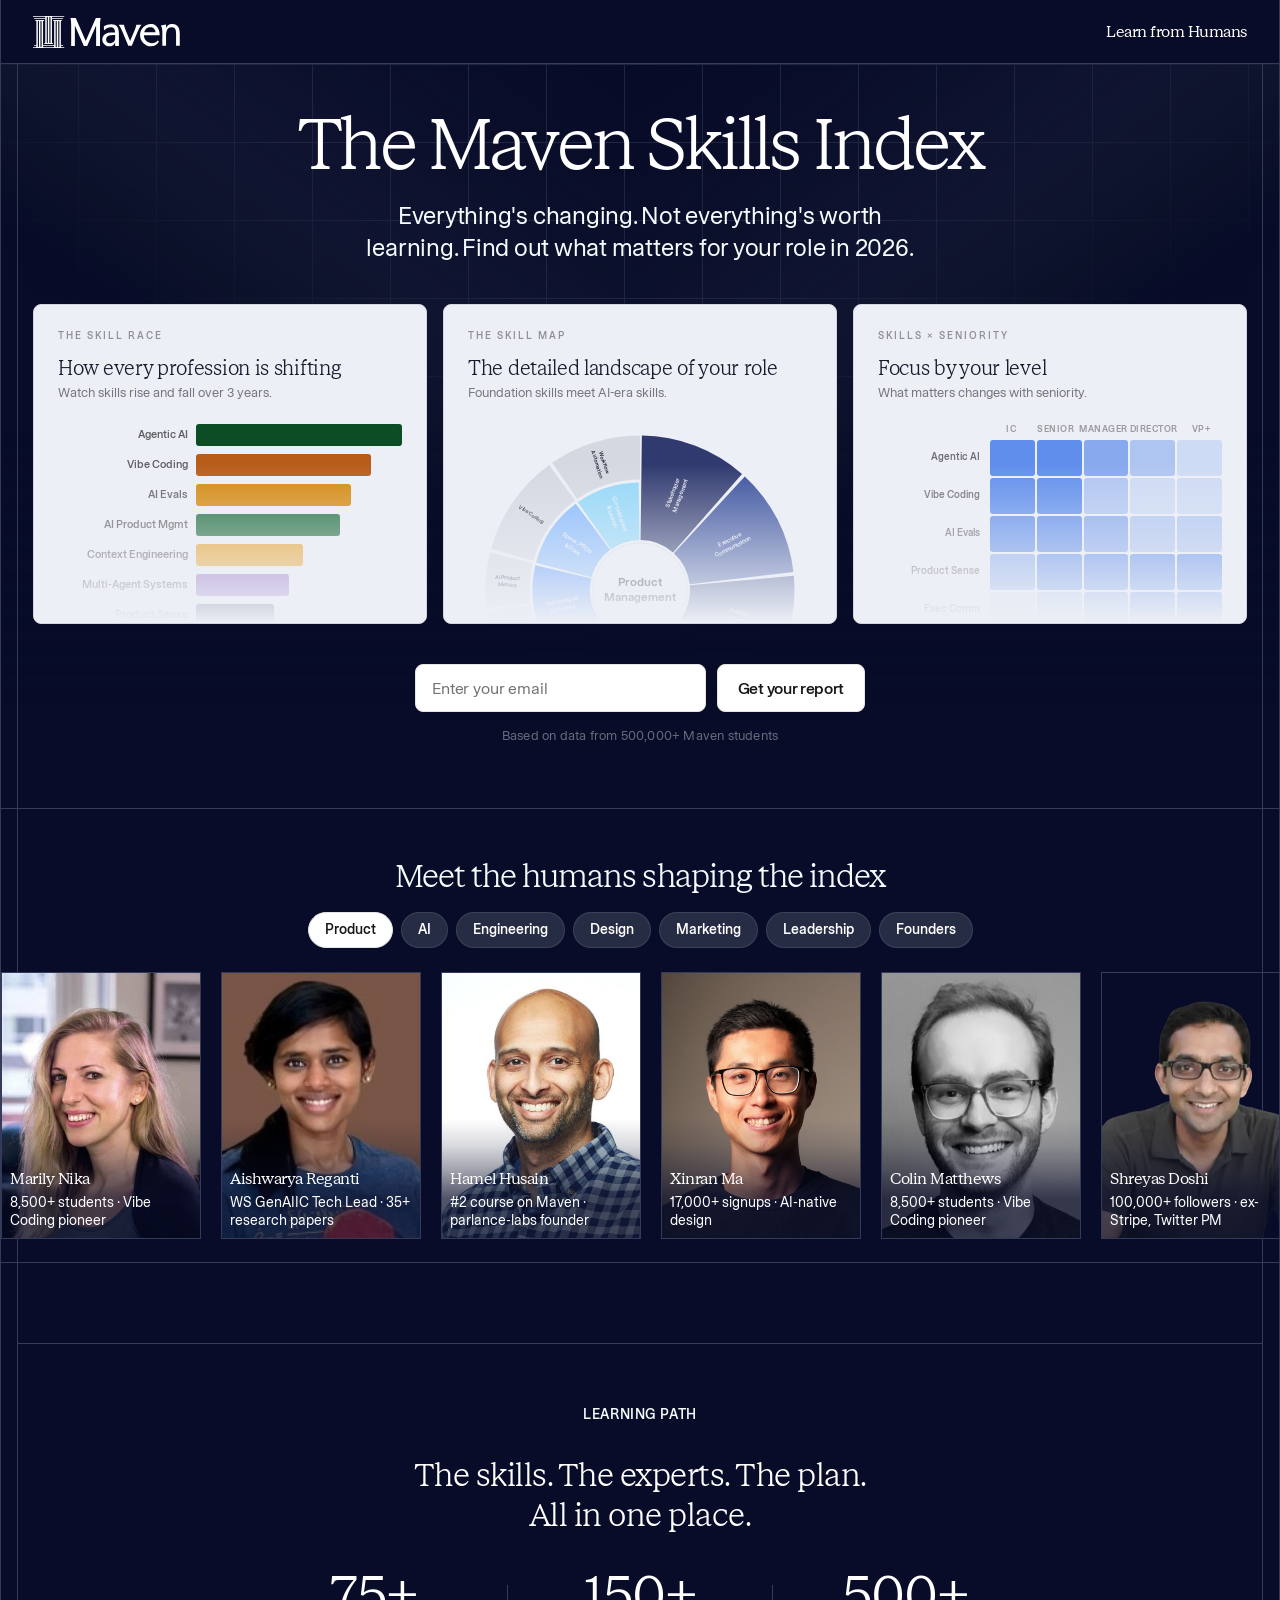
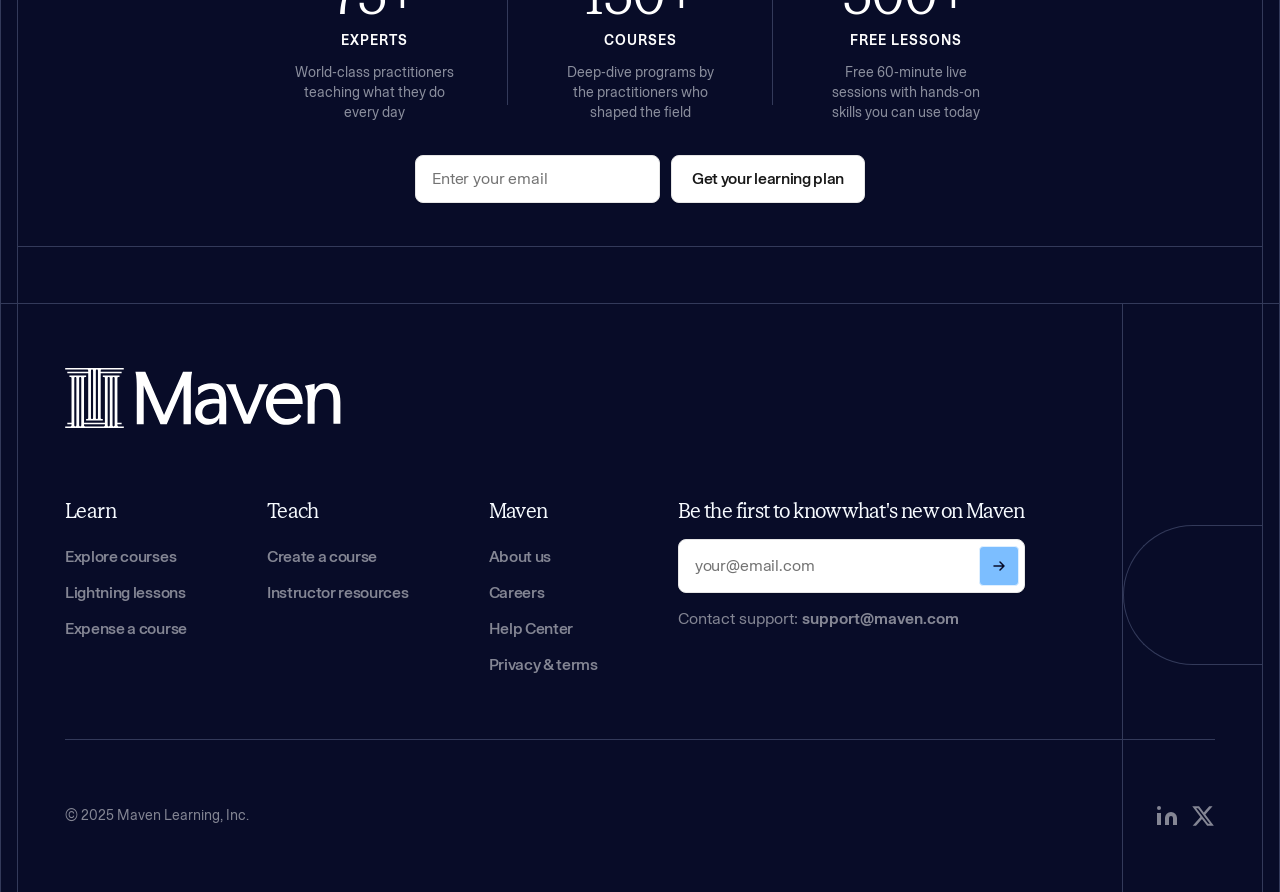
==== commit cab8208b: "Add responsive layout, sticky CTA bar, and hero entrance animations - Responsive breakpoints at 1024" ====
--- a/option-b-grid/index.html
+++ b/option-b-grid/index.html
@@ -577,6 +577,52 @@
       user-select: none;
     }
 
+    /* === HERO ENTRANCE === */
+    @keyframes heroFadeUp {
+      from { opacity: 0; transform: translateY(16px); }
+      to   { opacity: 1; transform: translateY(0); }
+    }
+    @keyframes heroCardFadeUp {
+      from { opacity: 0; transform: translateY(20px); }
+      to   { opacity: 1; transform: translateY(0); }
+    }
+    @keyframes heroFadeIn {
+      from { opacity: 0; }
+      to   { opacity: 1; }
+    }
+    @keyframes navDropIn {
+      from { opacity: 0; transform: translateY(-8px); }
+      to   { opacity: 1; transform: translateY(0); }
+    }
+
+    .nav {
+      opacity: 0;
+      animation: navDropIn 400ms cubic-bezier(0.23, 1, 0.32, 1) forwards;
+    }
+    .hero-headline {
+      opacity: 0;
+      animation: heroFadeUp 750ms cubic-bezier(0.23, 1, 0.32, 1) 150ms forwards;
+    }
+    .hero-subtitle {
+      opacity: 0;
+      animation: heroFadeUp 750ms cubic-bezier(0.23, 1, 0.32, 1) 250ms forwards;
+    }
+    .bento-card {
+      opacity: 0;
+      animation: heroCardFadeUp 800ms cubic-bezier(0.23, 1, 0.32, 1) forwards;
+    }
+    .bento-card:nth-child(1) { animation-delay: 380ms; }
+    .bento-card:nth-child(2) { animation-delay: 480ms; }
+    .bento-card:nth-child(3) { animation-delay: 580ms; }
+    .hero-cta {
+      opacity: 0;
+      animation: heroFadeUp 750ms cubic-bezier(0.23, 1, 0.32, 1) 700ms forwards;
+    }
+    .report-credibility {
+      opacity: 0;
+      animation: heroFadeIn 500ms cubic-bezier(0.23, 1, 0.32, 1) 800ms forwards;
+    }
+
     /* === FOCUS-VISIBLE === */
     .hero-cta__input:focus-visible {
       outline: 2px solid #fff;
@@ -590,6 +636,15 @@
 
     /* === REDUCED MOTION === */
     @media (prefers-reduced-motion: reduce) {
+      .nav,
+      .hero-headline,
+      .hero-subtitle,
+      .bento-card,
+      .hero-cta,
+      .report-credibility {
+        animation: heroFadeIn 200ms ease forwards !important;
+        animation-delay: 0ms !important;
+      }
       .pill-lg { transition: none; }
       .hero-cta__btn { transition: none; }
       .carousel-track { animation: none !important; transition: none; }
@@ -597,6 +652,260 @@
       .carousel-card__info { transition: none !important; }
       .race-bar { transition: none; }
       .heatmap-cell { transition: none; }
+      .sticky-cta { transition: none; }
+      .sticky-cta__label { transition: none; }
+    }
+
+    /* === STICKY CTA BAR (hidden on desktop) === */
+    .sticky-cta {
+      display: none;
+      position: fixed; bottom: 0; left: 0; right: 0;
+      z-index: 100;
+      background: #080c28;
+      border-top: 1px solid var(--lapis-accent-300);
+      padding: 16px 24px 20px;
+      transform: translateY(100%);
+      transition: transform 200ms cubic-bezier(0.23, 1, 0.32, 1),
+                  opacity 200ms cubic-bezier(0.23, 1, 0.32, 1);
+      opacity: 0;
+    }
+    .sticky-cta--visible {
+      transform: translateY(0);
+      opacity: 1;
+    }
+    .sticky-cta__form {
+      display: flex; gap: 11px; align-items: center;
+      max-width: 500px; margin: 0 auto;
+    }
+    .sticky-cta__input {
+      background: #fff; border: 1px solid #e5e5e5;
+      border-radius: 8px; height: 44px; padding: 0 14px;
+      font-family: var(--font-sans); font-size: 15px; font-weight: 400;
+      color: #171717; flex: 1; outline: none; min-width: 0;
+      box-shadow: 0 1px 2px rgba(0,0,0,0.07);
+      font-feature-settings: 'ss01' 1; letter-spacing: -0.16px;
+    }
+    .sticky-cta__input::placeholder { color: #737373; }
+    .sticky-cta__input:focus { border-color: var(--lapis-400); }
+    .sticky-cta__input:focus-visible {
+      outline: 2px solid #fff; outline-offset: 2px;
+    }
+    .sticky-cta__btn {
+      background: #fff; border: 1px solid #e5e5e5;
+      border-radius: 8px; height: 44px; padding: 0 18px;
+      font-family: var(--font-sans); font-size: 15px; font-weight: 500;
+      color: #171717; cursor: pointer; white-space: nowrap;
+      box-shadow: 0 1px 2px rgba(0,0,0,0.07);
+      font-feature-settings: 'ss01' 1; letter-spacing: -0.32px;
+      transition: background 150ms ease, transform 100ms ease;
+      touch-action: manipulation;
+      position: relative; overflow: hidden;
+    }
+    .sticky-cta__btn:active { transform: scale(0.97); }
+    @media (hover: hover) and (pointer: fine) {
+      .sticky-cta__btn:hover { background: #f5f5f5; }
+    }
+    .sticky-cta__label {
+      display: block;
+      transition: transform 200ms cubic-bezier(0.23, 1, 0.32, 1),
+                  opacity 200ms cubic-bezier(0.23, 1, 0.32, 1),
+                  filter 200ms cubic-bezier(0.23, 1, 0.32, 1);
+    }
+    .sticky-cta__label--exit {
+      transform: translateY(-110%);
+      opacity: 0;
+      filter: blur(2px);
+    }
+    .sticky-cta__label--enter {
+      transform: translateY(110%);
+      opacity: 0;
+      filter: blur(2px);
+    }
+
+    /* =========================================
+       RESPONSIVE — TABLET (≤ 1024px)
+       ========================================= */
+    @media (max-width: 1024px) {
+
+      /* Remove vertical edge lines only */
+      .page {
+        border-left: none;
+        border-right: none;
+      }
+      .inner-lines {
+        border-left: none;
+        border-right: none;
+      }
+      .footer-inner-lines {
+        display: none;
+      }
+      .footer-right-line {
+        display: none;
+      }
+      .footer-arc {
+        display: none;
+      }
+
+      /* Section closed frame: remove left/right, keep top/bottom */
+      .section-frame--closed .section-frame__lines::before {
+        border-left: none;
+        border-right: none;
+        left: 0; right: 0;
+      }
+
+      /* Hero */
+      .hero { padding: 0 24px; }
+      .hero-text { max-width: 100%; }
+      .hero-headline {
+        font-size: 56px; line-height: 64px; letter-spacing: -2px;
+      }
+      .hero-subtitle {
+        font-size: 20px; line-height: 28px;
+      }
+
+      /* Hide inline CTAs, show sticky bar */
+      .hero-cta { display: none; }
+      .report-credibility { margin-top: 0; }
+      .sticky-cta { display: block; }
+
+      /* Bento: stack */
+      .bento-grid {
+        grid-template-columns: 1fr;
+        gap: 12px;
+      }
+      .bento-card { height: auto; min-height: 280px; }
+
+      /* Pills: horizontal scroll */
+      .pills-row {
+        flex-wrap: nowrap;
+        overflow-x: auto;
+        -webkit-overflow-scrolling: touch;
+        scrollbar-width: none;
+        justify-content: flex-start;
+        padding: 0 24px;
+        margin: 0 -24px;
+        gap: 8px;
+      }
+      .pills-row::-webkit-scrollbar { display: none; }
+      .pills-row .pill-lg { flex-shrink: 0; }
+
+      /* Masters */
+      .masters-section { padding: 32px 24px 24px; }
+      .masters-headline { font-size: 28px; line-height: 36px; }
+
+      /* Path */
+      .path-section { padding: 60px 24px 48px; }
+      .path-headline { font-size: 28px; line-height: 36px; }
+      .path-stats { gap: 32px; }
+      .path-stat__number { font-size: 44px; }
+
+      /* Report */
+      .report-section { padding: 0 24px; }
+
+      /* Footer */
+      .site-footer {
+        padding: 48px 24px;
+        gap: 32px;
+      }
+      .footer-main {
+        padding-right: 0;
+        gap: 48px;
+      }
+      .footer-logo svg { height: 43px; width: auto; }
+      .footer-content {
+        flex-direction: column;
+        gap: 48px;
+      }
+      .footer-email { order: -1; }
+      .footer-email__heading {
+        font-size: 18px; line-height: 22px; letter-spacing: -0.54px;
+      }
+      .footer-links {
+        flex-direction: column;
+        gap: 32px;
+      }
+      .footer-col__heading {
+        font-size: 18px; line-height: 22px; letter-spacing: -0.54px;
+      }
+      .footer-bottom__copy { font-size: 12px; }
+
+      /* Page content spacing — extra bottom for sticky CTA */
+      .page-content { gap: 48px; padding: 32px 0 80px; }
+    }
+
+    /* =========================================
+       RESPONSIVE — MOBILE (≤ 768px)
+       ========================================= */
+    @media (max-width: 768px) {
+
+      /* Hero */
+      .hero { padding: 0 20px; gap: 32px; }
+      .hero-headline {
+        font-size: 40px; line-height: 48px; letter-spacing: -1.5px;
+      }
+      .hero-subtitle {
+        font-size: 18px; line-height: 26px;
+      }
+
+      /* Bento */
+      .bento-card { height: auto; min-height: 240px; padding: 20px; }
+      .bento-card__title { font-size: 18px; line-height: 22px; }
+
+      /* Heatmap: tighter on mobile */
+      .heatmap-header { grid-template-columns: 80px repeat(5, 1fr); }
+      .heatmap-row { grid-template-columns: 80px repeat(5, 1fr); }
+
+      /* Pills margin */
+      .pills-row { margin: 0 -20px; padding: 0 20px; }
+
+      /* Masters */
+      .masters-section { padding: 24px 20px; }
+      .masters-headline { font-size: 24px; line-height: 32px; }
+
+      /* Path: stack stats */
+      .path-section { padding: 48px 20px 40px; gap: 24px; }
+      .path-headline { font-size: 24px; line-height: 32px; }
+      .path-stats {
+        flex-direction: column;
+        align-items: center;
+        gap: 32px;
+        max-width: 320px;
+      }
+      .path-stat__divider {
+        width: 80px; height: 1px;
+      }
+      .path-stat__number { font-size: 40px; }
+      .path-stat__desc { max-width: 280px; }
+
+      /* Report */
+      .report-section { padding: 0 20px; }
+
+      /* Sticky CTA: stack on narrow */
+      .sticky-cta { padding: 20px 20px 16px; }
+
+      /* Footer */
+      .site-footer { padding: 48px 20px; }
+      .footer-content { gap: 40px; }
+      .footer-links { gap: 28px; }
+
+      /* Page content spacing */
+      .page-content { gap: 40px; padding: 24px 0 80px; }
+
+      /* Grid bg */
+      .grid-bg { height: 500px; }
+    }
+
+    /* Very narrow screens */
+    @media (max-width: 420px) {
+      .sticky-cta__form {
+        flex-direction: column;
+      }
+      .sticky-cta__input { width: 100%; }
+      .sticky-cta__btn { width: 100%; height: 44px; }
+
+      .hero-headline {
+        font-size: 34px; line-height: 40px; letter-spacing: -1.2px;
+      }
     }
   </style>
 </head>
@@ -614,7 +923,7 @@
     </nav>
 
     <div class="page-content">
-      <section class="hero">
+      <section class="hero" data-cta-copy="Get your report">
         <div class="hero-text">
           <h1 class="hero-headline">The Maven Skills Index</h1>
           <p class="hero-subtitle">Everything's changing. Not everything's worth learning. Find out what matters for your role in 2026.</p>
@@ -690,6 +999,15 @@
 
     </div>
 
+    <div class="sticky-cta" id="stickyCta" aria-label="Sign up">
+      <form class="sticky-cta__form" onsubmit="return false;">
+        <input type="email" class="sticky-cta__input" placeholder="Enter your email" autocomplete="email" spellcheck="false">
+        <button type="submit" class="sticky-cta__btn">
+          <span class="sticky-cta__label" id="stickyCtaLabel">Get your report</span>
+        </button>
+      </form>
+    </div>
+
     <footer class="site-footer">
       <div class="footer-inner-lines" aria-hidden="true"></div>
       <div class="footer-right-line" aria-hidden="true"></div>
@@ -1411,7 +1729,7 @@
       sbCanvas = document.getElementById('sunburstCanvas');
       sbCtx = sbCanvas.getContext('2d');
       resizeSunburst();
-      window.addEventListener('resize', () => { resizeSunburst(); });
+      window.addEventListener('resize', () => { resizeSunburst(); drawSunburst(); });
       drawSunburst();
     }
 
@@ -1621,12 +1939,91 @@
     // =============================================
     const prefersReducedMotion = window.matchMedia('(prefers-reduced-motion: reduce)').matches;
 
+    // =============================================
+    // STICKY CTA BAR
+    // =============================================
+    function initStickyCta() {
+      const bar = document.getElementById('stickyCta');
+      const label = document.getElementById('stickyCtaLabel');
+      const footer = document.querySelector('.site-footer');
+      if (!bar || !label) return;
+
+      const isMobile = () => window.matchMedia('(max-width: 1024px)').matches;
+      let currentCopy = label.textContent;
+      let isAnimating = false;
+
+      function animateCopy(newCopy) {
+        if (newCopy === currentCopy || isAnimating) return;
+        isAnimating = true;
+
+        if (prefersReducedMotion) {
+          label.textContent = newCopy;
+          currentCopy = newCopy;
+          isAnimating = false;
+          return;
+        }
+
+        label.classList.add('sticky-cta__label--exit');
+
+        setTimeout(() => {
+          label.textContent = newCopy;
+          label.classList.remove('sticky-cta__label--exit');
+          label.classList.add('sticky-cta__label--enter');
+
+          requestAnimationFrame(() => {
+            requestAnimationFrame(() => {
+              label.classList.remove('sticky-cta__label--enter');
+              currentCopy = newCopy;
+              setTimeout(() => { isAnimating = false; }, 220);
+            });
+          });
+        }, 200);
+      }
+
+      const sections = document.querySelectorAll('[data-cta-copy]');
+      const sectionObserver = new IntersectionObserver((entries) => {
+        if (!isMobile()) return;
+        entries.forEach(entry => {
+          if (entry.isIntersecting) {
+            animateCopy(entry.target.dataset.ctaCopy);
+          }
+        });
+      }, { threshold: 0.25 });
+      sections.forEach(s => sectionObserver.observe(s));
+
+      const footerObserver = new IntersectionObserver((entries) => {
+        if (!isMobile()) return;
+        entries.forEach(entry => {
+          bar.classList.toggle('sticky-cta--visible', !entry.isIntersecting);
+        });
+      }, { threshold: 0.05 });
+      if (footer) footerObserver.observe(footer);
+
+      let showTimeout;
+      function checkVisibility() {
+        if (isMobile()) {
+          clearTimeout(showTimeout);
+          showTimeout = setTimeout(() => {
+            const footerRect = footer ? footer.getBoundingClientRect() : null;
+            const footerVisible = footerRect && footerRect.top < window.innerHeight;
+            if (!footerVisible) bar.classList.add('sticky-cta--visible');
+          }, 300);
+        } else {
+          bar.classList.remove('sticky-cta--visible');
+        }
+      }
+
+      window.addEventListener('resize', checkVisibility);
+      checkVisibility();
+    }
+
     document.addEventListener('DOMContentLoaded', () => {
       renderPills();
       buildCarousel();
       renderRaceChart();
       initSunburst();
       renderHeatmap();
+      initStickyCta();
       if (!prefersReducedMotion) startRotation();
       preloadNextCategory();
     });
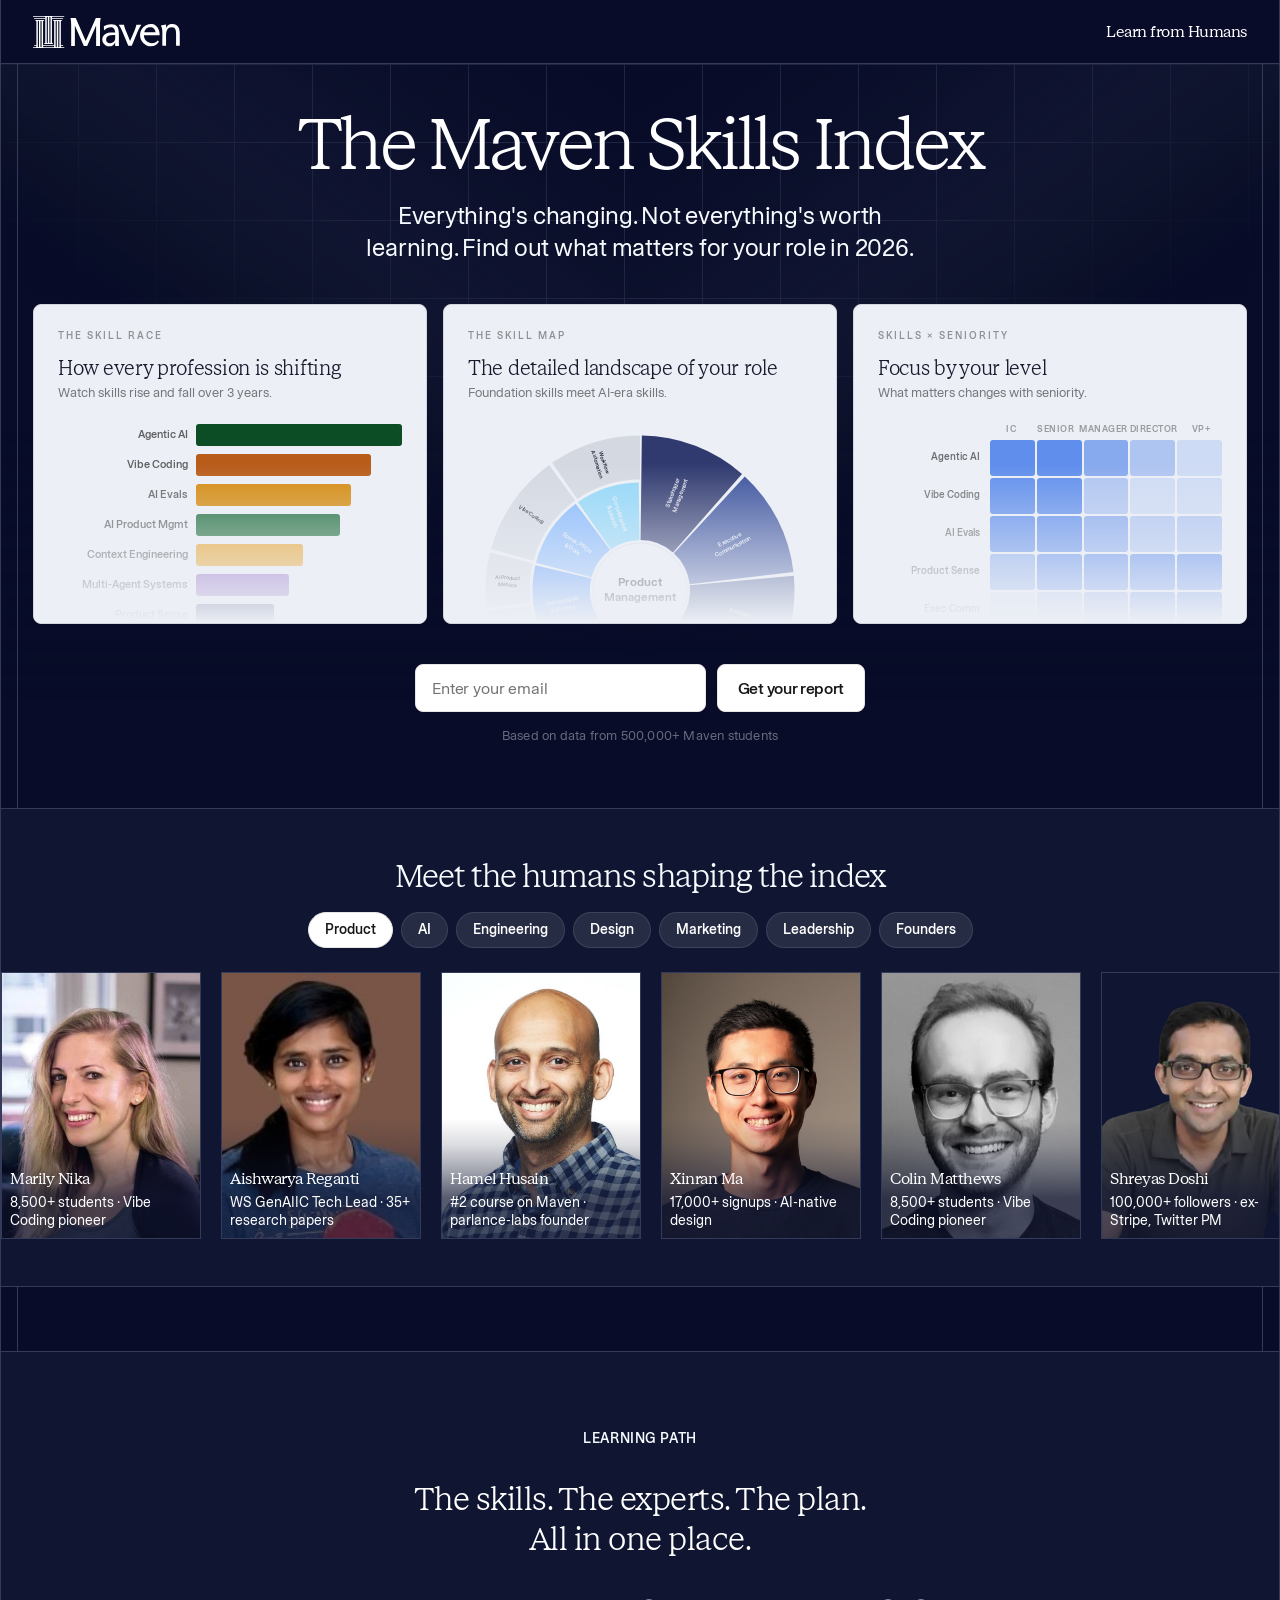
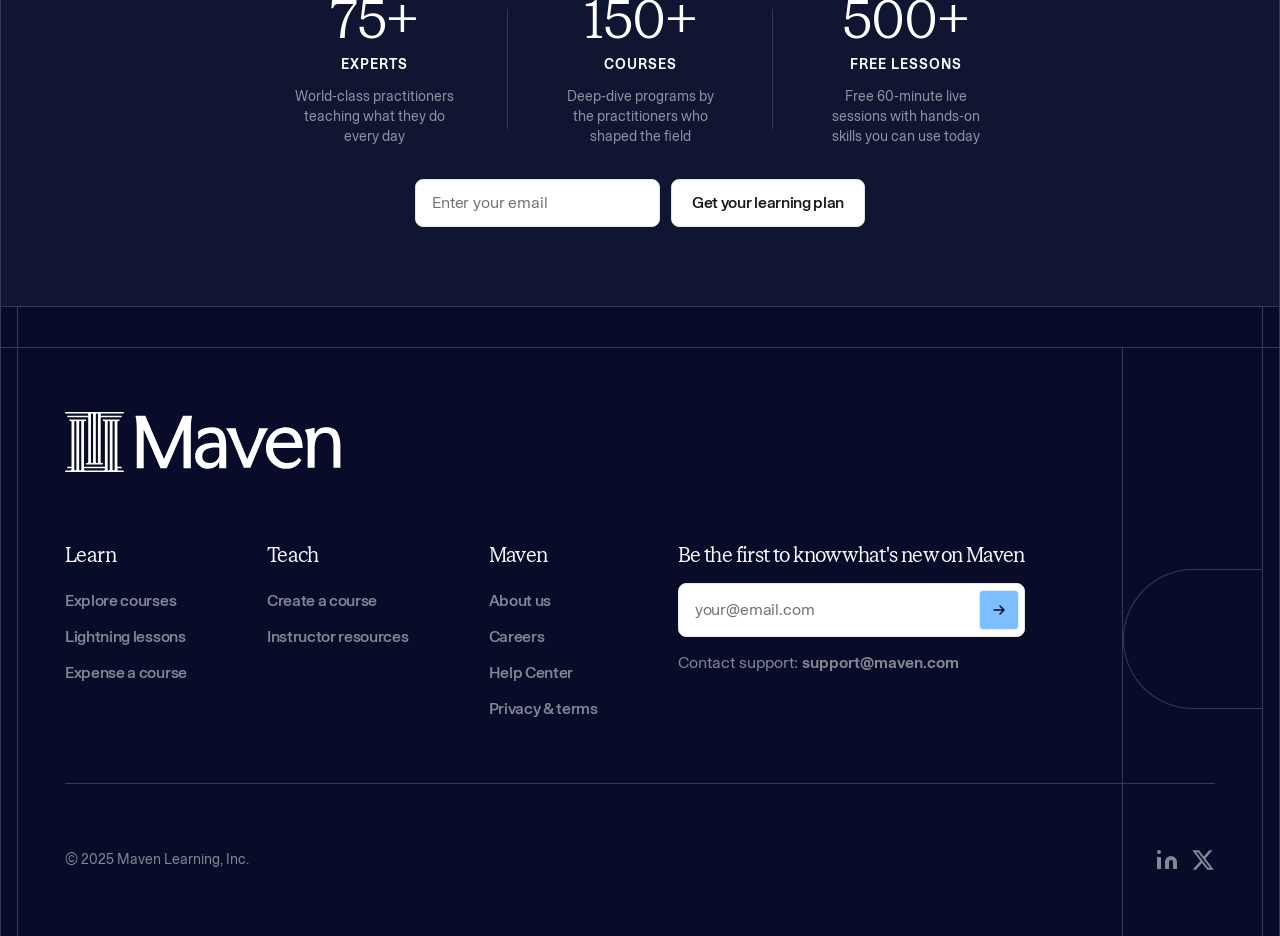
==== commit 3c21184f: "Add section background color and consistent padding - Instructors and learning path sections use #10" ====
--- a/option-b-grid/index.html
+++ b/option-b-grid/index.html
@@ -137,8 +137,9 @@
 
     /* === MASTERS SECTION === */
     .masters-section {
-      padding: 48px 32px 24px;
+      padding: 48px 32px;
       display: flex; flex-direction: column; gap: 24px;
+      background: var(--lapis-accent-700);
     }
     .masters-header {
       display: flex; flex-direction: column; gap: 16px;
@@ -222,9 +223,9 @@
       position: absolute; inset: 0;
       background: linear-gradient(to bottom,
         transparent 55%,
-        rgba(8,12,40,0.15) 65%,
-        rgba(8,12,40,0.4) 75%,
-        rgba(8,12,40,0.7) 85%
+        rgba(16,21,49,0.15) 65%,
+        rgba(16,21,49,0.4) 75%,
+        rgba(16,21,49,0.7) 85%
       );
       user-select: none;
       z-index: 2;
@@ -314,8 +315,9 @@
 
     /* === LEARNING PATH === */
     .path-section {
-      padding: 80px 32px 60px;
+      padding: 80px 32px;
       display: flex; flex-direction: column; align-items: center; gap: 32px;
+      background: var(--lapis-accent-700);
     }
     .path-label {
       font-family: var(--font-sans); font-weight: 500; font-size: 14px;
@@ -790,11 +792,11 @@
       .pills-row .pill-lg { flex-shrink: 0; }
 
       /* Masters */
-      .masters-section { padding: 32px 24px 24px; }
+      .masters-section { padding: 32px 24px; }
       .masters-headline { font-size: 28px; line-height: 36px; }
 
       /* Path */
-      .path-section { padding: 60px 24px 48px; }
+      .path-section { padding: 60px 24px; }
       .path-headline { font-size: 28px; line-height: 36px; }
       .path-stats { gap: 32px; }
       .path-stat__number { font-size: 44px; }
@@ -863,7 +865,7 @@
       .masters-headline { font-size: 24px; line-height: 32px; }
 
       /* Path: stack stats */
-      .path-section { padding: 48px 20px 40px; gap: 24px; }
+      .path-section { padding: 48px 20px; gap: 24px; }
       .path-headline { font-size: 24px; line-height: 32px; }
       .path-stats {
         flex-direction: column;
@@ -968,7 +970,7 @@
         </div>
       </section>
 
-      <section class="path-section section-frame section-frame--closed">
+      <section class="path-section section-frame section-frame--open">
         <div class="section-frame__lines" aria-hidden="true"></div>
         <p class="path-label">Learning path</p>
         <p class="path-headline">The skills. The experts. The plan.<br>All in one place.</p>
